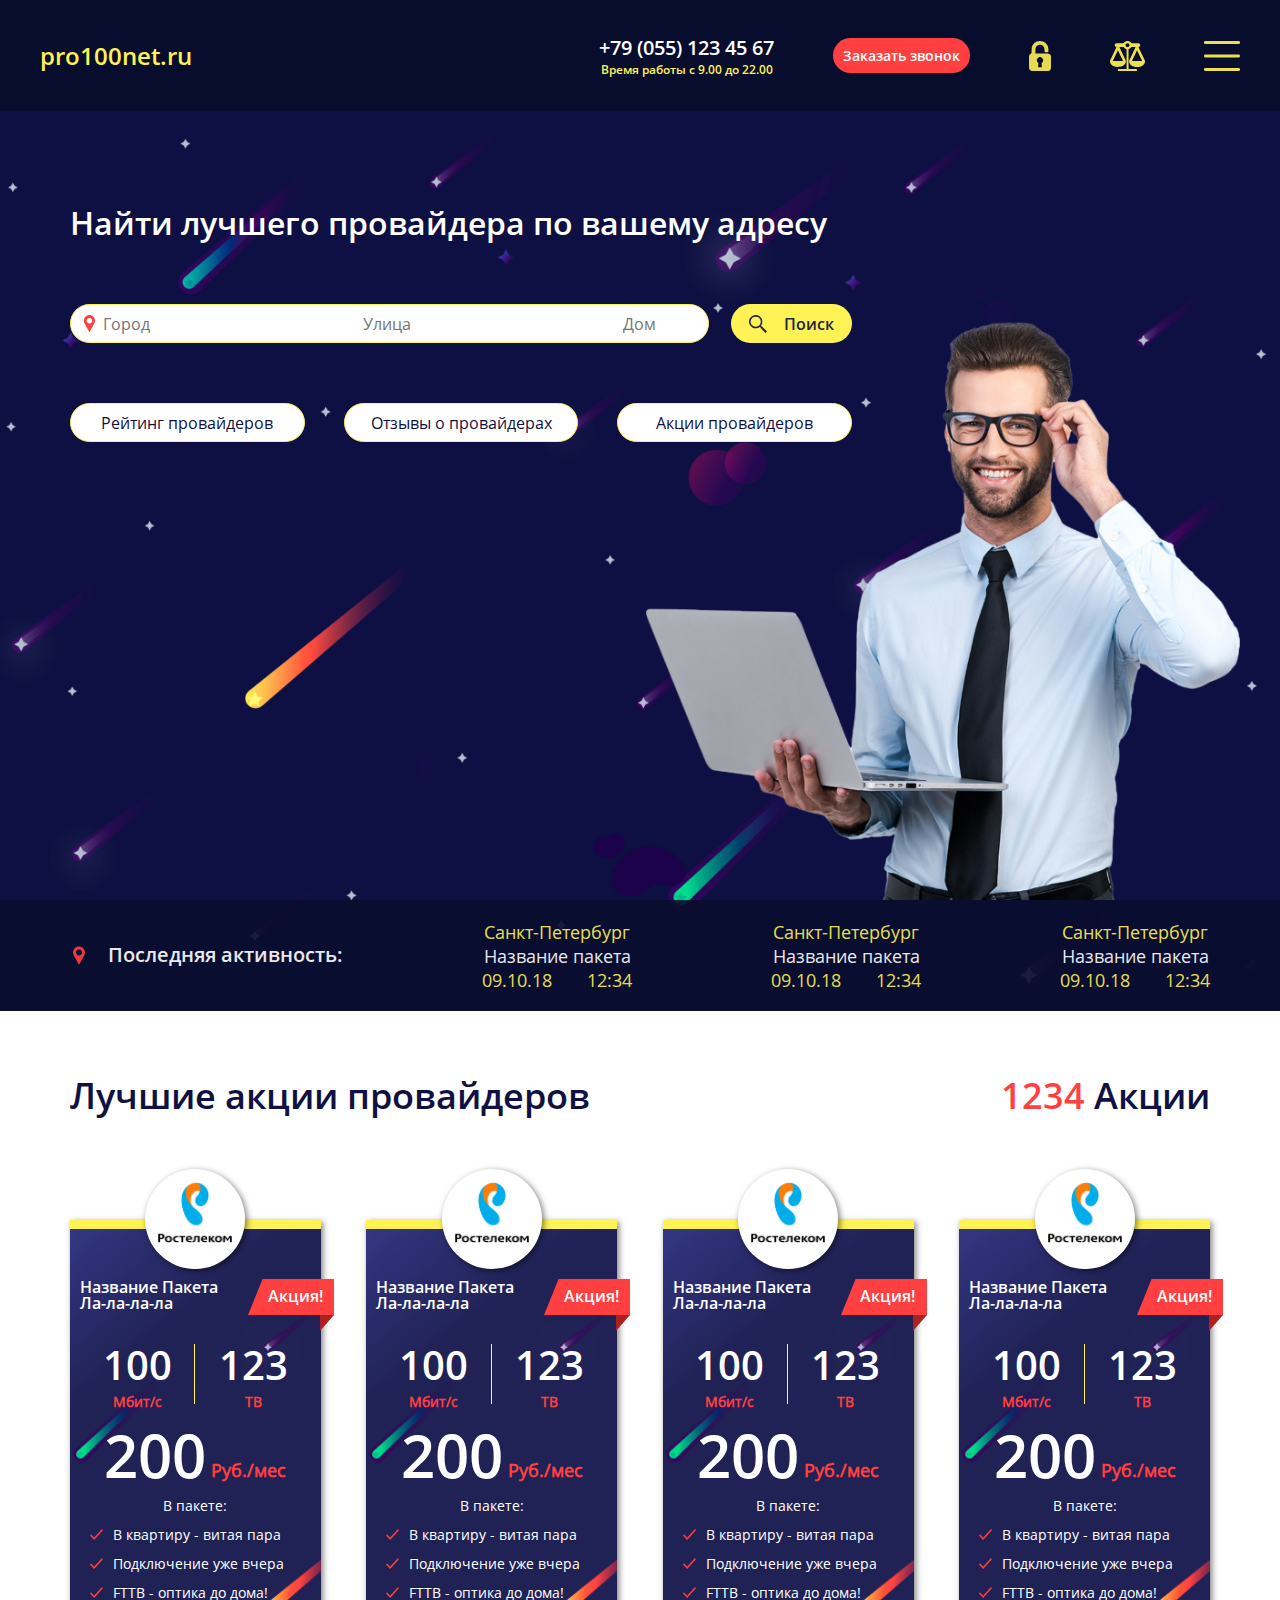
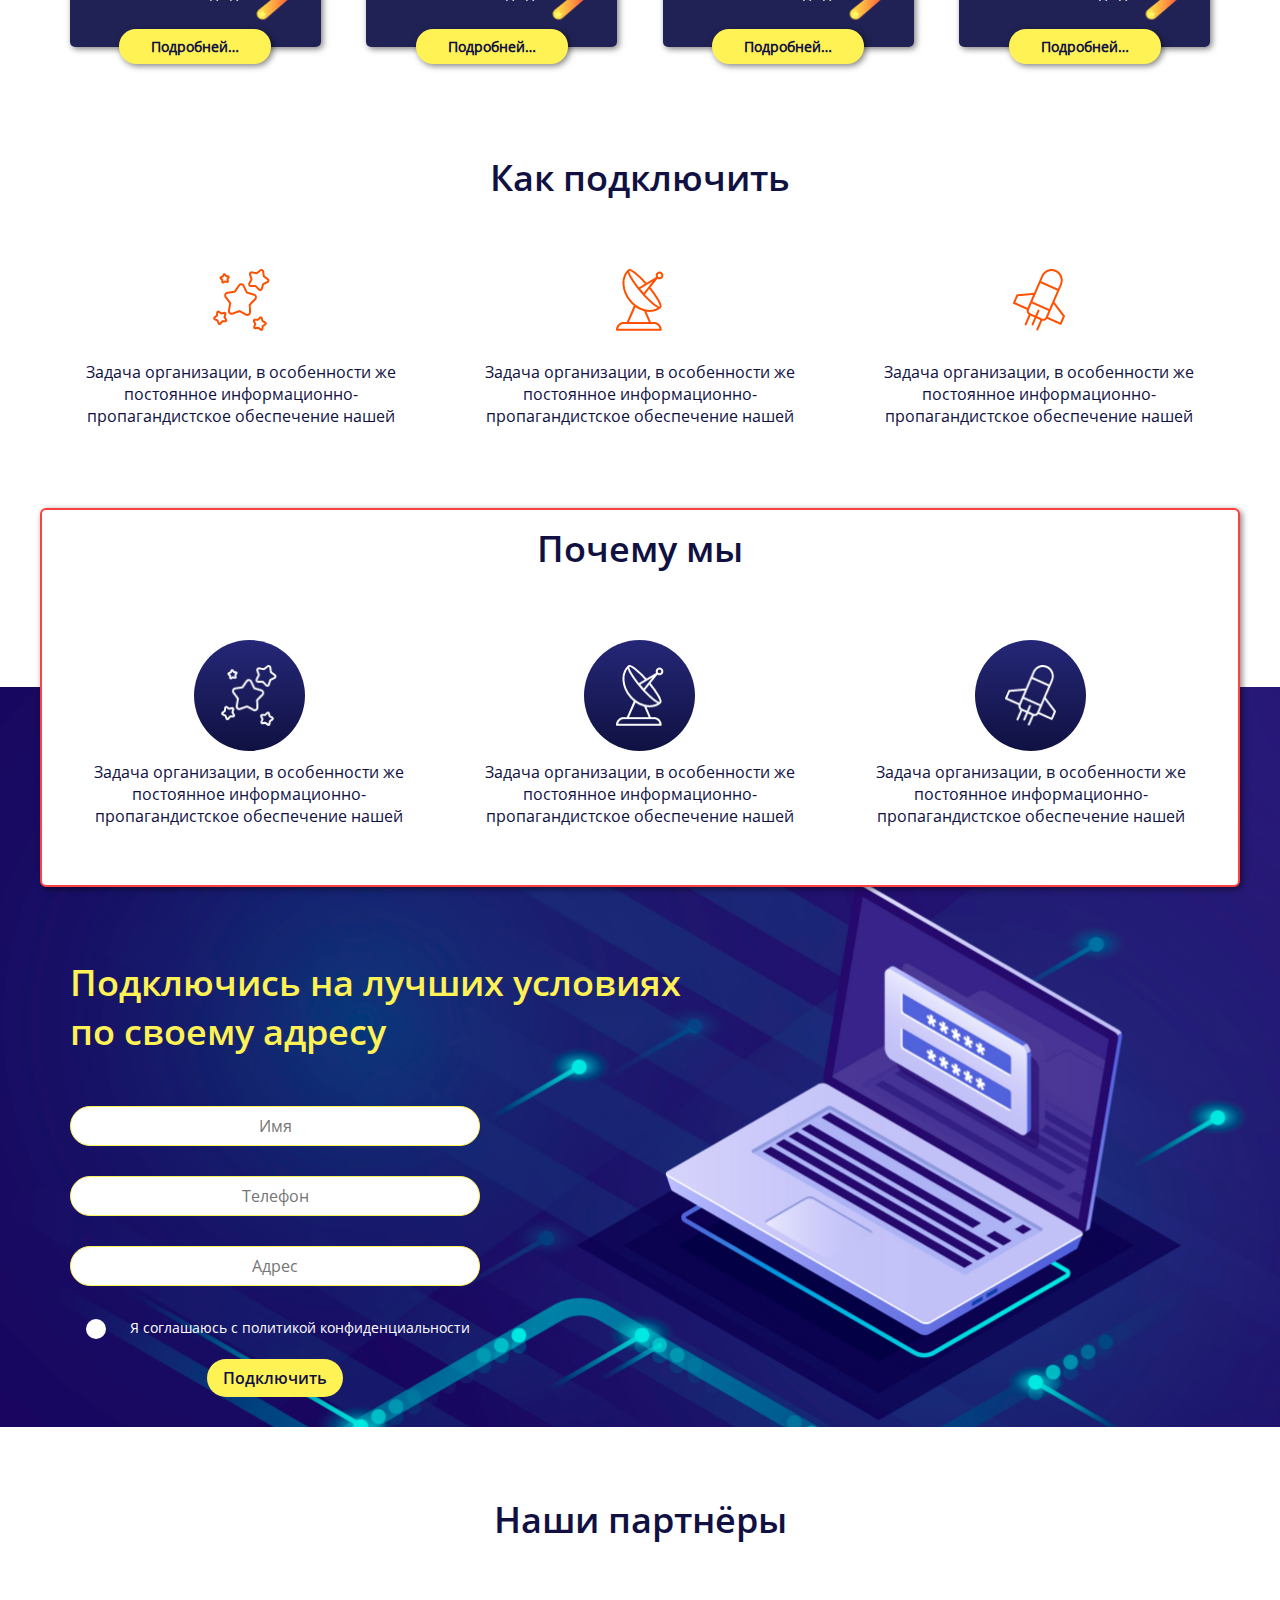
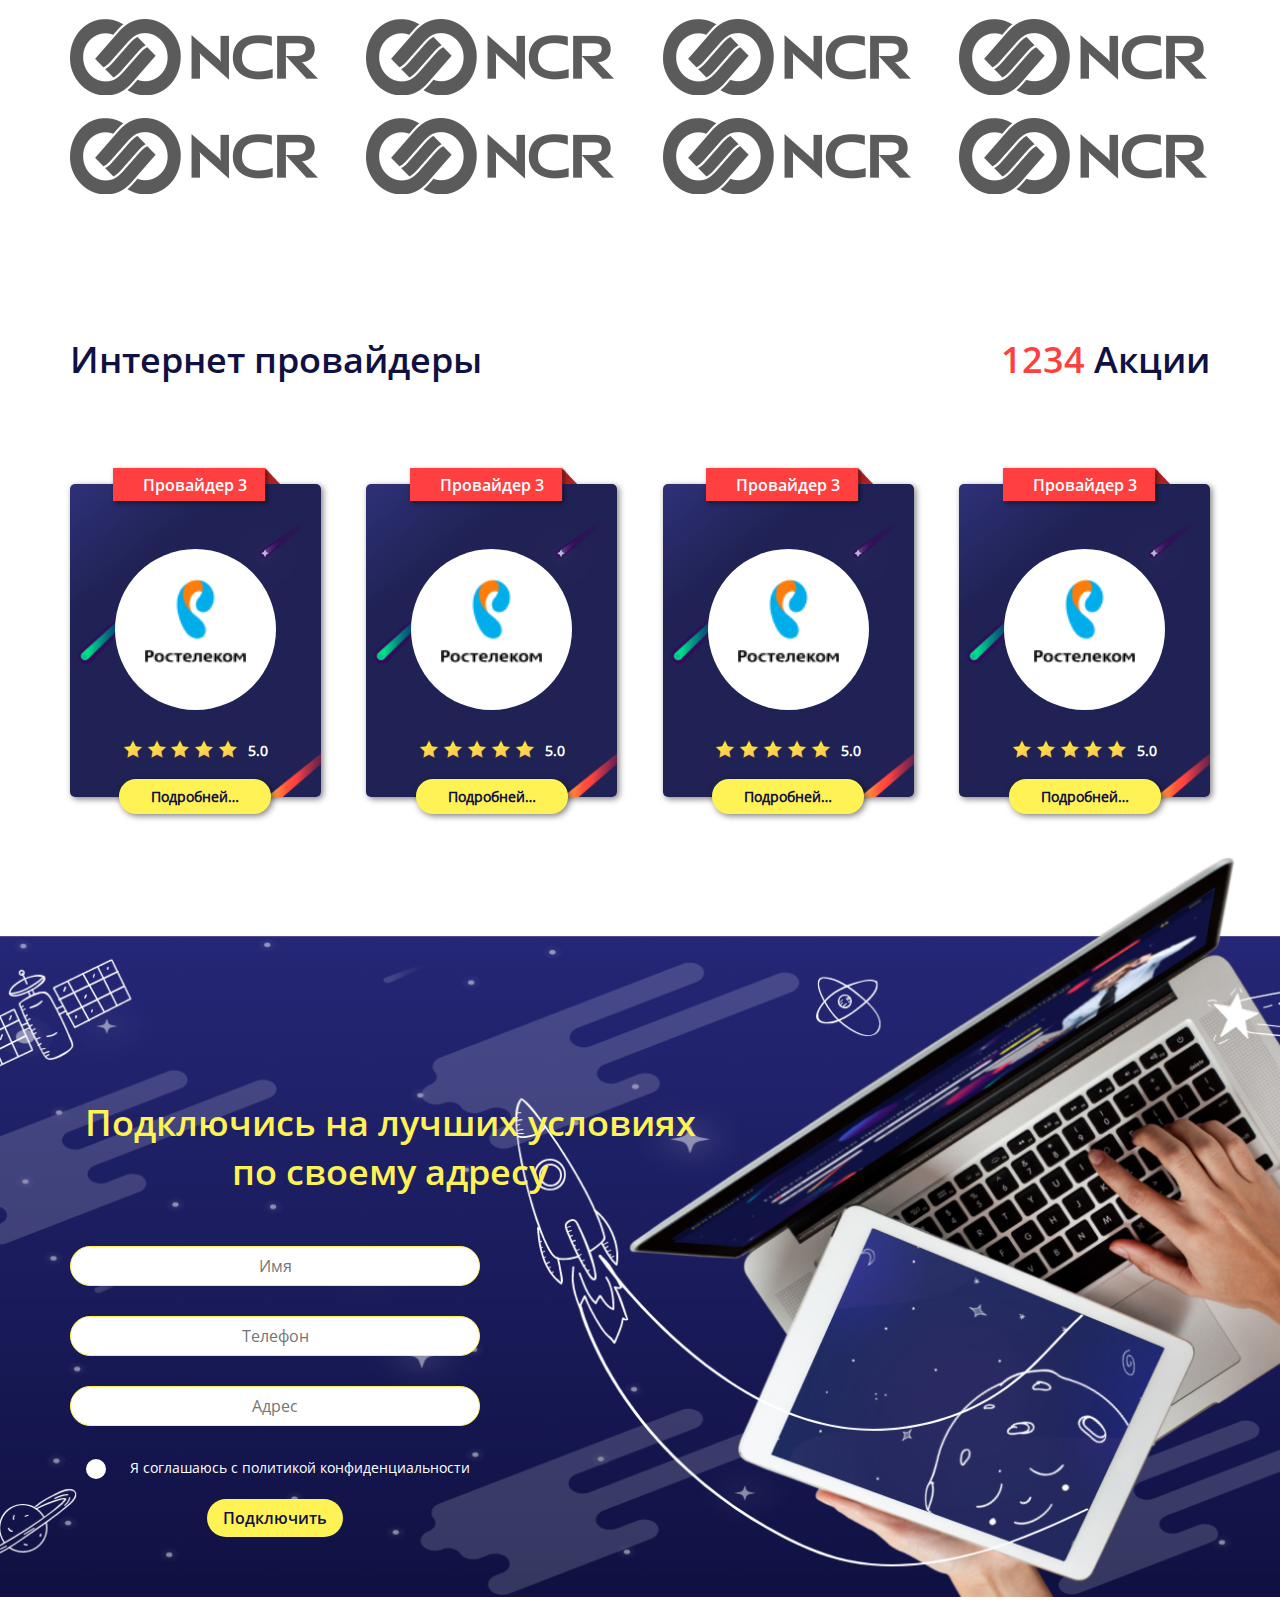
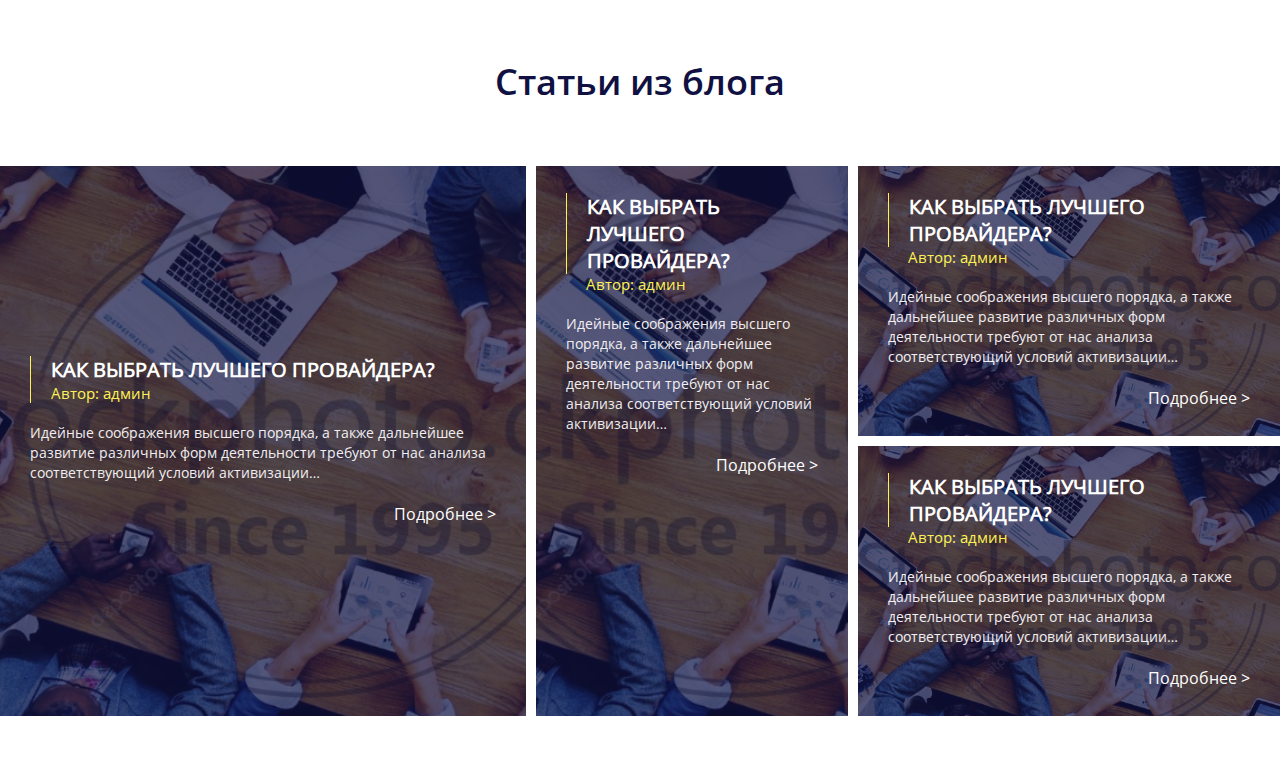
==== index.html @ 651071a8 "not_done" ====
<!DOCTYPE html>
<html lang="en">
<head>
    <meta charset="UTF-8">
    <meta name="viewport" content="width=device-width, initial-scale=1.0">
    <meta http-equiv="X-UA-Compatible" content="ie=edge">
    <title>Pro100net</title>
    <link rel="stylesheet" href="css/fonts.css">
    <link rel="stylesheet" href="css/style.css">
</head>
<body>
    
    <header class="header">
        <p class="header_logo">pro100net.ru</p>
        <div class="header_right-box">
            <div class="header_info">
                <p class="header_info_number">+79 (055) 123 45 67</p>
                <p class="header_info_schedule">Время работы с 9.00 до 22.00</p>
            </div>
            <div class="header_buttons">
                <span class="header_buttons_offer">Заказать звонок</span>
                <svg class="header_buttons_lock" xmlns="http://www.w3.org/2000/svg" xmlns:xlink="http://www.w3.org/1999/xlink" width="22" height="30" viewBox="0 0 22 30"><defs><path id="e9f6a" d="M1198.45 53.473c3.998 0 7.798-.026 11.597.022.78.01 1.623.167 2.318.492 1.043.486 1.613 1.406 1.617 2.56.012 3.787.038 7.574-.01 11.36-.021 1.741-1.372 3.05-3.166 3.064-5.18.04-10.362.037-15.542.003-1.867-.012-3.215-1.311-3.237-3.122-.045-3.708-.024-7.417-.01-11.126.006-1.32.631-2.278 1.855-2.93.326-.173.632-.664.66-1.029.113-1.515.028-3.046.178-4.556.405-4.095 4.04-7.215 8.298-7.211 4.26.004 7.861 3.12 8.296 7.22.106 1.007.111 2.024.129 3.037.011.658-.334.99-1.053.988-3.27-.01-2.798.239-2.826-2.537-.037-3.508-2.782-5.714-5.913-4.734-1.679.525-2.704 1.654-3.053 3.326a6.715 6.715 0 0 0-.132 1.278c-.017 1.242-.006 2.483-.006 3.895m4.5 13.767c2.067 0 2.067 0 1.79-1.938-.06-.425-.207-.86-.157-1.272.053-.436.171-.973.473-1.254 1.421-1.326 1.555-3.296.227-4.588a3.27 3.27 0 0 0-4.574.013c-1.32 1.3-1.18 3.257.257 4.583.285.262.435.75.473 1.148.043.454-.11.925-.177 1.388-.277 1.92-.277 1.92 1.688 1.92"/></defs><g><g opacity=".9" transform="translate(-1192 -41)"><use fill="#fff254" xlink:href="#e9f6a"/></g></g></svg>
                <svg id="SVGDoc" class="header_buttons_compare" width="35" height="30" xmlns="http://www.w3.org/2000/svg" version="1.1" xmlns:xlink="http://www.w3.org/1999/xlink" xmlns:avocode="https://avocode.com/" viewBox="0 0 35 30"><defs><path d="M1277.90283,71c0,-0.34548 -0.00439,-0.65844 0.00083,-0.9714c0.0107,-0.6312 0.34178,-0.94705 1.01714,-0.94825c2.31605,-0.0042 4.6321,-0.00168 6.94815,-0.0018h0.67262c0.01331,-0.2394 0.03184,-0.42036 0.03196,-0.60132c0.00154,-6.24446 -0.0044,-12.48891 0.01319,-18.73337c0.0013,-0.45048 -0.13626,-0.64272 -0.59232,-0.78372c-0.86888,-0.2688 -1.563,-0.80317 -2.06242,-1.52713c-0.21015,-0.30468 -0.45666,-0.41124 -0.8311,-0.40488c-1.12571,0.01932 -2.2519,0.0096 -3.37785,0.01548c-0.07116,0.00048 -0.14208,0.039 -0.28416,0.08052c0.2547,0.55128 0.49181,1.07472 0.73772,1.59445c1.74642,3.69097 3.45056,7.4003 5.2616,11.06307c0.84785,1.71468 0.36423,3.16801 -0.69531,4.53517c-1.21695,1.57057 -3.03358,2.22649 -4.98849,2.54617c-2.03272,0.3324 -4.03099,0.14256 -5.93328,-0.6294c-2.10245,-0.85309 -3.51874,-2.26837 -3.79957,-4.48454c-0.05988,-0.47196 0.00404,-1.01808 0.20492,-1.45008c1.96774,-4.23001 3.97706,-8.44287 5.97307,-12.66124c0.07936,-0.16764 0.14493,-0.34116 0.23463,-0.5538c-0.20493,-0.08172 -0.38277,-0.14448 -0.55312,-0.22212c-0.86543,-0.39396 -1.30925,-1.25256 -1.10813,-2.13469c0.20623,-0.90516 0.94502,-1.49868 1.93269,-1.50432c2.11719,-0.012 4.23461,-0.01164 6.35192,0.00108c0.38834,0.00228 0.63865,-0.09288 0.88099,-0.41064c1.85655,-2.43313 5.29023,-2.40721 7.19501,0.01536c0.15527,0.19764 0.49978,0.36828 0.75935,0.37224c2.01775,0.03036 4.03633,0.01572 6.05456,0.01728c1.31187,0.00096 2.06741,0.525 2.28849,1.58136c0.20481,0.98029 -0.32241,1.73941 -1.53247,2.20933c-0.03374,0.0132 -0.05928,0.04524 -0.13246,0.10332c0.07128,0.17064 0.14137,0.35928 0.22726,0.5412c1.94624,4.11697 3.87204,8.24247 5.8601,12.34132c0.40117,0.82704 0.42446,1.60032 0.19744,2.43253c-0.33845,1.24152 -1.07974,2.22636 -2.15948,2.9916c-3.11115,2.20501 -8.55059,2.10181 -11.57146,-0.22308c-1.24867,-0.9612 -1.90288,-2.22588 -2.01621,-3.72445c-0.02816,-0.37152 0.05809,-0.78684 0.21858,-1.12932c1.99447,-4.25929 4.01258,-8.50899 6.02345,-12.76156c0.06272,-0.13296 0.11071,-0.27216 0.16037,-0.39528c-0.0455,-0.0516 -0.06985,-0.10344 -0.0948,-0.1038c-1.26173,-0.01608 -2.52359,-0.036 -3.7852,-0.02868c-0.14268,0.00084 -0.33287,0.12696 -0.41852,0.2472c-0.58317,0.8172 -1.34168,1.42117 -2.34195,1.71901c-0.40771,0.12156 -0.33738,0.39888 -0.33738,0.66816c-0.00119,5.08885 -0.00083,10.17759 -0.00083,15.26644v4.09645c0.2307,0.01032 0.43824,0.02736 0.64566,0.0276c2.17753,0.00192 4.35495,0.00096 6.53248,0.0012c0.99254,0.00024 1.25568,0.24649 1.25639,1.17289c0.00012,0.23844 0,0.47688 0,0.74844zM1283.05787,61.10505c-1.69926,-3.59042 -3.3706,-7.12199 -5.04194,-10.65343c-0.05703,0.0042 -0.11417,0.00841 -0.17131,0.01261c-1.66778,3.52292 -3.33556,7.04584 -5.03755,10.64082zM1296.97164,50.4515c-1.67182,3.53077 -3.34352,7.06166 -5.03601,10.63599h10.24308c-1.70401,-3.59509 -3.37215,-7.11446 -5.0404,-10.63395c-0.0556,-0.0006 -0.11108,-0.00132 -0.16667,-0.00204zM1289.43663,45.11808c-0.00416,-0.98976 -0.88622,-1.8192 -1.93174,-1.8162c-1.04303,0.003 -1.92011,0.83964 -1.91737,1.82904c0.00285,1.00189 0.86186,1.80265 1.93127,1.80001c1.0675,-0.00252 1.92188,-0.81012 1.91784,-1.81285z" id="Path-0"/></defs><desc>Generated with Avocode.</desc><g transform="matrix(1,0,0,1,-1270,-41)"><g opacity="0.92"><title>Fill 1</title><use xlink:href="#Path-0" fill="#fff254" fill-opacity="1"/></g></g></svg>
                <svg class="header_buttons_menu" xmlns="http://www.w3.org/2000/svg" xmlns:xlink="http://www.w3.org/1999/xlink" width="36" height="30" viewBox="0 0 36 30"><defs><path id="fp10a" d="M1399.568 68.325c.144.142.252.309.324.499.072.19.108.392.108.606 0 .238-.036.446-.108.625-.072.178-.18.35-.324.517-.145.143-.313.25-.505.321a1.746 1.746 0 0 1-.613.107h-32.9c-.217 0-.42-.036-.613-.107a1.402 1.402 0 0 1-.505-.321 1.854 1.854 0 0 1-.324-.517 1.659 1.659 0 0 1-.108-.625c0-.214.036-.416.108-.606a1.402 1.402 0 0 1 .829-.82c.192-.072.396-.107.613-.107h32.9c.217 0 .42.035.613.107.192.07.36.178.505.32zm0-13.444c.144.145.252.313.324.506.072.192.108.396.108.613 0 .217-.036.421-.108.613a1.403 1.403 0 0 1-.829.83 1.728 1.728 0 0 1-.613.109h-32.9c-.217 0-.42-.036-.613-.109a1.4 1.4 0 0 1-.829-.83A1.735 1.735 0 0 1 1364 56c0-.217.036-.421.108-.613a1.403 1.403 0 0 1 .829-.83c.192-.073.396-.109.613-.109h32.9c.217 0 .42.036.613.109.192.072.36.18.505.324zm-35.136-11.206a1.854 1.854 0 0 1-.324-.517 1.659 1.659 0 0 1-.108-.624c0-.214.036-.416.108-.607a1.402 1.402 0 0 1 .829-.82c.192-.071.396-.107.613-.107h32.9c.217 0 .42.036.613.107a1.402 1.402 0 0 1 .829.82c.072.19.108.393.108.607 0 .238-.036.446-.108.624-.072.179-.18.35-.324.517-.145.143-.313.25-.505.321a1.746 1.746 0 0 1-.613.107h-32.9c-.217 0-.42-.035-.613-.107a1.402 1.402 0 0 1-.505-.32z"/></defs><g><g opacity=".92" transform="translate(-1364 -41)"><use fill="#fff254" xlink:href="#fp10a"/></g></g></svg>
            </div>
        </div>
    </header>
    <section class="first">
        <img src="img/man.png" alt="" class="content_image">
        <div class="wrapper">
            <div class="content">
                <p class="content_title">Найти лучшего провайдера по вашему адресу</p>
                <div class="content_search">
                    <div class="content_search_box">
                        <svg xmlns="http://www.w3.org/2000/svg" xmlns:xlink="http://www.w3.org/1999/xlink" width="18" height="29" version="1.1" id="Layer_1" x="0px" y="0px" viewBox="0 0 512 512" style="enable-background:new 0 0 512 512;" xml:space="preserve" width="512px" height="512px">
                            <g>
                                <g>
                                    <path d="M256,0C161.896,0,85.333,76.563,85.333,170.667c0,28.25,7.063,56.26,20.49,81.104L246.667,506.5    c1.875,3.396,5.448,5.5,9.333,5.5s7.458-2.104,9.333-5.5l140.896-254.813c13.375-24.76,20.438-52.771,20.438-81.021    C426.667,76.563,350.104,0,256,0z M256,256c-47.052,0-85.333-38.281-85.333-85.333c0-47.052,38.281-85.333,85.333-85.333    s85.333,38.281,85.333,85.333C341.333,217.719,303.052,256,256,256z" fill="#ff3f40"/>
                                </g>
                            </g>
                            <g>
                            </g>
                            <g>
                            </g>
                            <g>
                            </g>
                            <g>
                            </g>
                            <g>
                            </g>
                            <g>
                            </g>
                            <g>
                            </g>
                            <g>
                            </g>
                            <g>
                            </g>
                            <g>
                            </g>
                            <g>
                            </g>
                            <g>
                            </g>
                            <g>
                            </g>
                            <g>
                            </g>
                            <g>
                            </g>
                            </svg>
                        <input type="text" class="content_search_box_input" placeholder="Город">
                        <input type="text" class="content_search_box_input" placeholder="Улица">
                        <input type="text" class="content_search_box_input house" placeholder="Дом">
                    </div>
                    <div class="content_search_btn">
                        <svg xmlns="http://www.w3.org/2000/svg" xmlns:xlink="http://www.w3.org/1999/xlink" width="18" height="18" viewBox="0 0 18 18"><defs><path id="u5yza" d="M829.889 444.333l5.111 5.111-1.556 1.556-5.11-5.136v-.815l-.297-.271a6.106 6.106 0 0 1-1.988 1.173 6.792 6.792 0 0 1-2.333.407 6.635 6.635 0 0 1-3.37-.889 6.593 6.593 0 0 1-2.432-2.395 6.562 6.562 0 0 1-.914-3.383c0-1.218.3-2.341.901-3.37a6.6 6.6 0 0 1 2.445-2.432 6.635 6.635 0 0 1 3.37-.889c1.218 0 2.346.305 3.383.914a6.526 6.526 0 0 1 2.382 2.42 6.64 6.64 0 0 1 .877 3.357c0 .823-.136 1.61-.407 2.358a6.106 6.106 0 0 1-1.173 1.988l.271.296zm-6.177.439c.92 0 1.768-.23 2.544-.69a5.106 5.106 0 0 0 1.84-1.853 4.97 4.97 0 0 0 .676-2.544 4.97 4.97 0 0 0-.677-2.543 5.001 5.001 0 0 0-1.84-1.84 4.97 4.97 0 0 0-2.543-.676 4.97 4.97 0 0 0-2.543.676 5.105 5.105 0 0 0-1.854 1.84 4.896 4.896 0 0 0-.69 2.543c0 .92.23 1.768.69 2.544a5.213 5.213 0 0 0 1.854 1.853c.776.46 1.623.69 2.543.69z"/></defs><g><g opacity=".9" transform="translate(-817 -433)"><use fill="#101142" xlink:href="#u5yza"/></g></g></svg>
                        <p class="content_search_btn_text">Поиск</p>
                    </div>
                </div>
                <div class="content_search">
                    <div class="content_search_box small">
                        <p class="content_search_box_text">Рейтинг провайдеров</p>
                    </div>
                    <div class="content_search_box small">
                        <p class="content_search_box_text">Отзывы о провайдерах</p>
                    </div>
                    <div class="content_search_box small">
                        <p class="content_search_box_text">Акции провайдеров</p>
                    </div>
                </div>
            </div>
        </div>
        <div class="activity">
            <div class="wrapper">
                <div class="activity_container">
                    <div class="activity_container_box row">
                            <svg xmlns="http://www.w3.org/2000/svg" xmlns:xlink="http://www.w3.org/1999/xlink" width="18" height="29" version="1.1" id="Layer_1" x="0px" y="0px" viewBox="0 0 512 512" style="enable-background:new 0 0 512 512;" xml:space="preserve" width="512px" height="512px">
                                <g>
                                    <g>
                                        <path d="M256,0C161.896,0,85.333,76.563,85.333,170.667c0,28.25,7.063,56.26,20.49,81.104L246.667,506.5    c1.875,3.396,5.448,5.5,9.333,5.5s7.458-2.104,9.333-5.5l140.896-254.813c13.375-24.76,20.438-52.771,20.438-81.021    C426.667,76.563,350.104,0,256,0z M256,256c-47.052,0-85.333-38.281-85.333-85.333c0-47.052,38.281-85.333,85.333-85.333    s85.333,38.281,85.333,85.333C341.333,217.719,303.052,256,256,256z" fill="#ff3f40"/>
                                    </g>
                                </g>
                                <g>
                                </g>
                                <g>
                                </g>
                                <g>
                                </g>
                                <g>
                                </g>
                                <g>
                                </g>
                                <g>
                                </g>
                                <g>
                                </g>
                                <g>
                                </g>
                                <g>
                                </g>
                                <g>
                                </g>
                                <g>
                                </g>
                                <g>
                                </g>
                                <g>
                                </g>
                                <g>
                                </g>
                                <g>
                                </g>
                                </svg>
                            <p class="activity_container_box_title">Последняя активность:</p>
                    </div>
                    <div class="activity_container_box">
                        <p class="activity_container_box_text yellow">Санкт-Петербург</p>
                        <p class="activity_container_box_text">Название пакета</p>
                        <p class="activity_container_box_text yellow date">09.10.18</p>
                        <p class="activity_container_box_text yellow time">12:34</p>
                    </div>
                    <div class="activity_container_box">
                        <p class="activity_container_box_text yellow">Санкт-Петербург</p>
                        <p class="activity_container_box_text">Название пакета</p>
                        <p class="activity_container_box_text yellow date">09.10.18</p>
                        <p class="activity_container_box_text yellow time">12:34</p>
                    </div>
                    <div class="activity_container_box">
                        <p class="activity_container_box_text yellow">Санкт-Петербург</p>
                        <p class="activity_container_box_text">Название пакета</p>
                        <p class="activity_container_box_text yellow date">09.10.18</p>
                        <p class="activity_container_box_text yellow time">12:34</p>
                    </div>
                </div>
            </div>
        </div>
    </section>
    <section class="sales">
        <div class="wrapper">
            <div class="sales_container">
                <p class="sales_container_title">Лучшие акции провайдеров</p>
                <p class="sales_container_count"> Акции</p>
            </div>
            <div class="sales_container">
                <div class="sales_container_card">
                    <div class="sales_container_card_circle">
                        <img src="img/rostele.png" alt="">
                    </div>
                    <div class="card_title">
                        <p class="card_title_name">Название Пакета Ла-ла-ла-ла</p>
                        <div class="card_title_sale">
                            <img src="img/sale.png" alt="" class="card_title_sale_image">
                            <p class="card_title_sale_text">Акция!</p>
                        </div>
                    </div>
                    <div class="card_condition">
                        <div class="card_condition_box">
                            <p class="card_condition_box_num">100</p>
                            <p class="card_condition_box_text">Мбит/с</p>
                        </div>
                        <div class="card_condition_box">
                            <p class="card_condition_box_num">123</p>
                            <p class="card_condition_box_text">ТВ</p>
                        </div>
                    </div>
                    <div class="card_cost">
                        <p class="card_cost_num">200</p>
                        <p class="card_cost_text">Руб./мес</p>
                    </div>
                    <div class="card_includes">
                        <p class="card_includes_title">В пакете:</p>
                        <div class="card_includes_box">
                            <img src="img/check.png" alt="" class="card_includes_box_icon">
                            <p class="card_includes_box_text">В квартиру - витая пара</p>
                        </div>
                        <div class="card_includes_box">
                            <img src="img/check.png" alt="" class="card_includes_box_icon">
                            <p class="card_includes_box_text">Подключение уже вчера</p>
                        </div>
                        <div class="card_includes_box">
                            <img src="img/check.png" alt="" class="card_includes_box_icon">
                            <p class="card_includes_box_text">FTTB - оптика до дома!</p>
                        </div>
                    </div>
                    <a href="#" class="sales_container_card_btn">Подробней…</a>
                </div>
                <div class="sales_container_card">
                    <div class="sales_container_card_circle">
                        <img src="img/rostele.png" alt="">
                    </div>
                    <div class="card_title">
                        <p class="card_title_name">Название Пакета Ла-ла-ла-ла</p>
                        <div class="card_title_sale">
                            <img src="img/sale.png" alt="" class="card_title_sale_image">
                            <p class="card_title_sale_text">Акция!</p>
                        </div>
                    </div>
                    <div class="card_condition">
                        <div class="card_condition_box">
                            <p class="card_condition_box_num">100</p>
                            <p class="card_condition_box_text">Мбит/с</p>
                        </div>
                        <div class="card_condition_box">
                            <p class="card_condition_box_num">123</p>
                            <p class="card_condition_box_text">ТВ</p>
                        </div>
                    </div>
                    <div class="card_cost">
                        <p class="card_cost_num">200</p>
                        <p class="card_cost_text">Руб./мес</p>
                    </div>
                    <div class="card_includes">
                        <p class="card_includes_title">В пакете:</p>
                        <div class="card_includes_box">
                            <img src="img/check.png" alt="" class="card_includes_box_icon">
                            <p class="card_includes_box_text">В квартиру - витая пара</p>
                        </div>
                        <div class="card_includes_box">
                            <img src="img/check.png" alt="" class="card_includes_box_icon">
                            <p class="card_includes_box_text">Подключение уже вчера</p>
                        </div>
                        <div class="card_includes_box">
                            <img src="img/check.png" alt="" class="card_includes_box_icon">
                            <p class="card_includes_box_text">FTTB - оптика до дома!</p>
                        </div>
                    </div>
                    <a href="#" class="sales_container_card_btn">Подробней…</a>
                </div>
                <div class="sales_container_card">
                    <div class="sales_container_card_circle">
                        <img src="img/rostele.png" alt="">
                    </div>
                    <div class="card_title">
                        <p class="card_title_name">Название Пакета Ла-ла-ла-ла</p>
                        <div class="card_title_sale">
                            <img src="img/sale.png" alt="" class="card_title_sale_image">
                            <p class="card_title_sale_text">Акция!</p>
                        </div>
                    </div>
                    <div class="card_condition">
                        <div class="card_condition_box">
                            <p class="card_condition_box_num">100</p>
                            <p class="card_condition_box_text">Мбит/с</p>
                        </div>
                        <div class="card_condition_box">
                            <p class="card_condition_box_num">123</p>
                            <p class="card_condition_box_text">ТВ</p>
                        </div>
                    </div>
                    <div class="card_cost">
                        <p class="card_cost_num">200</p>
                        <p class="card_cost_text">Руб./мес</p>
                    </div>
                    <div class="card_includes">
                        <p class="card_includes_title">В пакете:</p>
                        <div class="card_includes_box">
                            <img src="img/check.png" alt="" class="card_includes_box_icon">
                            <p class="card_includes_box_text">В квартиру - витая пара</p>
                        </div>
                        <div class="card_includes_box">
                            <img src="img/check.png" alt="" class="card_includes_box_icon">
                            <p class="card_includes_box_text">Подключение уже вчера</p>
                        </div>
                        <div class="card_includes_box">
                            <img src="img/check.png" alt="" class="card_includes_box_icon">
                            <p class="card_includes_box_text">FTTB - оптика до дома!</p>
                        </div>
                    </div>
                    <a href="#" class="sales_container_card_btn">Подробней…</a>
                </div>
                <div class="sales_container_card">
                    <div class="sales_container_card_circle">
                        <img src="img/rostele.png" alt="">
                    </div>
                    <div class="card_title">
                        <p class="card_title_name">Название Пакета Ла-ла-ла-ла</p>
                        <div class="card_title_sale">
                            <img src="img/sale.png" alt="" class="card_title_sale_image">
                            <p class="card_title_sale_text">Акция!</p>
                        </div>
                    </div>
                    <div class="card_condition">
                        <div class="card_condition_box">
                            <p class="card_condition_box_num">100</p>
                            <p class="card_condition_box_text">Мбит/с</p>
                        </div>
                        <div class="card_condition_box">
                            <p class="card_condition_box_num">123</p>
                            <p class="card_condition_box_text">ТВ</p>
                        </div>
                    </div>
                    <div class="card_cost">
                        <p class="card_cost_num">200</p>
                        <p class="card_cost_text">Руб./мес</p>
                    </div>
                    <div class="card_includes">
                        <p class="card_includes_title">В пакете:</p>
                        <div class="card_includes_box">
                            <img src="img/check.png" alt="" class="card_includes_box_icon">
                            <p class="card_includes_box_text">В квартиру - витая пара</p>
                        </div>
                        <div class="card_includes_box">
                            <img src="img/check.png" alt="" class="card_includes_box_icon">
                            <p class="card_includes_box_text">Подключение уже вчера</p>
                        </div>
                        <div class="card_includes_box">
                            <img src="img/check.png" alt="" class="card_includes_box_icon">
                            <p class="card_includes_box_text">FTTB - оптика до дома!</p>
                        </div>
                    </div>
                    <a href="#" class="sales_container_card_btn">Подробней…</a>
                </div>
            </div>
        </div>
    </section>
    <section class="connect">
        <div class="wrapper">
            <p class="connect_title">Как подключить</p>
            <div class="connect_container">
                <div class="connect_container_box">
                    <img src="img/stars.png" alt="" class="connect_container_box_img">
                    <p class="connect_container_box_text">Задача организации, в особенности же постоянное информационно-пропагандистское обеспечение нашей</p>
                </div>
                <div class="connect_container_box">
                    <img src="img/satelite.png" alt="" class="connect_container_box_img">
                    <p class="connect_container_box_text">Задача организации, в особенности же постоянное информационно-пропагандистское обеспечение нашей</p>
                </div>
                <div class="connect_container_box">
                    <img src="img/rocket.png" alt="" class="connect_container_box_img">
                    <p class="connect_container_box_text">Задача организации, в особенности же постоянное информационно-пропагандистское обеспечение нашей</p>
                </div>
            </div>
        </div>
        <div class="advantages">
            <div class="wrapper">
                <p class="connect_title">Почему мы</p>
                <div class="connect_container">
                    <div class="connect_container_box">
                        <div class="advantages_circle">
                            <img src="img/stars_wh.png" alt="" class="connect_container_box_img">
                        </div>
                        <p class="connect_container_box_text">Задача организации, в особенности же постоянное информационно-пропагандистское обеспечение нашей</p>
                    </div>
                    <div class="connect_container_box">
                            <div class="advantages_circle">
                                <img src="img/satelite_wh.png" alt="" class="connect_container_box_img">
                            </div>
                        <p class="connect_container_box_text">Задача организации, в особенности же постоянное информационно-пропагандистское обеспечение нашей</p>
                    </div>
                    <div class="connect_container_box">
                            <div class="advantages_circle">
                                <img src="img/rocket_wh.png" alt="" class="connect_container_box_img">
                            </div>
                        <p class="connect_container_box_text">Задача организации, в особенности же постоянное информационно-пропагандистское обеспечение нашей</p>
                    </div>
                </div>
            </div>
        </div>
    </section>
    <section class="form" id="form_1">
        <div class="wrapper">
            <p class="form_title">Подключись на лучших условиях по своему адресу</p>
            <div class="form_container">
                <input type="text" class="form_container_input" placeholder="Имя">
                <input type="text" class="form_container_input" placeholder="Телефон">
                <input type="text" class="form_container_input" placeholder="Адрес">
                <div class="form_container_box">
                    <input type="radio" name="" id="radio1" class="form_container_box_check">
                    <!-- <label class="form_container_box_label" for="radio1"></label> -->
                    <p class="form_container_box_text">Я соглашаюсь с политикой конфиденциальности</p>
                </div>
                <a href="#" class="form_container_btn">Подключить</a>
            </div>
        </div>
    </section>
    <section class="parthners">
        <div class="wrapper">
            <p class="parthners_title">Наши партнёры</p>
            <div class="parthners_grid">
                <div class="parthners_grid_item">
                    <img src="img/parthner.png" alt="" class="parthners_grid_item_image">
                </div>
                <div class="parthners_grid_item">
                    <img src="img/parthner.png" alt="" class="parthners_grid_item_image">
                </div>
                <div class="parthners_grid_item">
                    <img src="img/parthner.png" alt="" class="parthners_grid_item_image">
                </div>
                <div class="parthners_grid_item">
                    <img src="img/parthner.png" alt="" class="parthners_grid_item_image">
                </div>
                <div class="parthners_grid_item">
                    <img src="img/parthner.png" alt="" class="parthners_grid_item_image">
                </div>
                <div class="parthners_grid_item">
                    <img src="img/parthner.png" alt="" class="parthners_grid_item_image">
                </div>
                <div class="parthners_grid_item">
                    <img src="img/parthner.png" alt="" class="parthners_grid_item_image">
                </div>
                <div class="parthners_grid_item">
                    <img src="img/parthner.png" alt="" class="parthners_grid_item_image">
                </div>
            </div>
        </div>
    </section>
    <section class="sales">
        <div class="wrapper">
            <div class="sales_container">
                <p class="sales_container_title">Интернет провайдеры</p>
                <p class="sales_container_count"> Акции</p>
            </div>
            <div class="sales_container">
                <div class="sales_container_card provider">
                    <div class="provider_table">
                        <img src="img/provider.png" alt="" class="provider_table_img">
                        <p class="provider_table_text">Провайдер 3</p>
                    </div>
                    <div class="provider_circle">
                        <img src="img/rostele.png" alt="" class="provider_circle_img">
                    </div>
                    <div class="provider_box">
                        <div class="provider_box_stars">
                            <svg xmlns="http://www.w3.org/2000/svg" xmlns:xlink="http://www.w3.org/1999/xlink" width="20" height="19" viewBox="0 0 20 19"><defs><path id="f6kda" d="M221 3909l-5.878 3.09 1.123-6.545-4.756-4.635 6.572-.955L221 3894l2.939 5.955 6.572.955-4.756 4.635 1.123 6.545z"/><linearGradient id="f6kdb" x1="214.79" x2="228.28" y1="3894" y2="3914" gradientUnits="userSpaceOnUse"><stop offset="0" stop-color="#fcf53c"/><stop offset="1" stop-color="#ffb560"/></linearGradient></defs><g><g transform="translate(-211 -3894)"><use fill="url(#f6kdb)" xlink:href="#f6kda"/><use fill="#fff" fill-opacity="0" stroke="#242433" stroke-miterlimit="50" stroke-width=".5" xlink:href="#f6kda"/></g></g></svg>

                            <svg xmlns="http://www.w3.org/2000/svg" xmlns:xlink="http://www.w3.org/1999/xlink" width="20" height="19" viewBox="0 0 20 19"><defs><path id="f6kda" d="M221 3909l-5.878 3.09 1.123-6.545-4.756-4.635 6.572-.955L221 3894l2.939 5.955 6.572.955-4.756 4.635 1.123 6.545z"/><linearGradient id="f6kdb" x1="214.79" x2="228.28" y1="3894" y2="3914" gradientUnits="userSpaceOnUse"><stop offset="0" stop-color="#fcf53c"/><stop offset="1" stop-color="#ffb560"/></linearGradient></defs><g><g transform="translate(-211 -3894)"><use fill="url(#f6kdb)" xlink:href="#f6kda"/><use fill="#fff" fill-opacity="0" stroke="#242433" stroke-miterlimit="50" stroke-width=".5" xlink:href="#f6kda"/></g></g></svg>

                            <svg xmlns="http://www.w3.org/2000/svg" xmlns:xlink="http://www.w3.org/1999/xlink" width="20" height="19" viewBox="0 0 20 19"><defs><path id="f6kda" d="M221 3909l-5.878 3.09 1.123-6.545-4.756-4.635 6.572-.955L221 3894l2.939 5.955 6.572.955-4.756 4.635 1.123 6.545z"/><linearGradient id="f6kdb" x1="214.79" x2="228.28" y1="3894" y2="3914" gradientUnits="userSpaceOnUse"><stop offset="0" stop-color="#fcf53c"/><stop offset="1" stop-color="#ffb560"/></linearGradient></defs><g><g transform="translate(-211 -3894)"><use fill="url(#f6kdb)" xlink:href="#f6kda"/><use fill="#fff" fill-opacity="0" stroke="#242433" stroke-miterlimit="50" stroke-width=".5" xlink:href="#f6kda"/></g></g></svg>

                            <svg xmlns="http://www.w3.org/2000/svg" xmlns:xlink="http://www.w3.org/1999/xlink" width="20" height="19" viewBox="0 0 20 19"><defs><path id="f6kda" d="M221 3909l-5.878 3.09 1.123-6.545-4.756-4.635 6.572-.955L221 3894l2.939 5.955 6.572.955-4.756 4.635 1.123 6.545z"/><linearGradient id="f6kdb" x1="214.79" x2="228.28" y1="3894" y2="3914" gradientUnits="userSpaceOnUse"><stop offset="0" stop-color="#fcf53c"/><stop offset="1" stop-color="#ffb560"/></linearGradient></defs><g><g transform="translate(-211 -3894)"><use fill="url(#f6kdb)" xlink:href="#f6kda"/><use fill="#fff" fill-opacity="0" stroke="#242433" stroke-miterlimit="50" stroke-width=".5" xlink:href="#f6kda"/></g></g></svg>

                            <svg xmlns="http://www.w3.org/2000/svg" xmlns:xlink="http://www.w3.org/1999/xlink" width="20" height="19" viewBox="0 0 20 19"><defs><path id="f6kda" d="M221 3909l-5.878 3.09 1.123-6.545-4.756-4.635 6.572-.955L221 3894l2.939 5.955 6.572.955-4.756 4.635 1.123 6.545z"/><linearGradient id="f6kdb" x1="214.79" x2="228.28" y1="3894" y2="3914" gradientUnits="userSpaceOnUse"><stop offset="0" stop-color="#fcf53c"/><stop offset="1" stop-color="#ffb560"/></linearGradient></defs><g><g transform="translate(-211 -3894)"><use fill="url(#f6kdb)" xlink:href="#f6kda"/><use fill="#fff" fill-opacity="0" stroke="#242433" stroke-miterlimit="50" stroke-width=".5" xlink:href="#f6kda"/></g></g></svg>
                        </div>
                        <p class="provider_box_count">5.0</p>
                    </div>
                    <a href="#" class="sales_container_card_btn">Подробней…</a>
                </div> 
                <div class="sales_container_card provider">
                    <div class="provider_table">
                        <img src="img/provider.png" alt="" class="provider_table_img">
                        <p class="provider_table_text">Провайдер 3</p>
                    </div>
                    <div class="provider_circle">
                        <img src="img/rostele.png" alt="" class="provider_circle_img">
                    </div>
                    <div class="provider_box">
                        <div class="provider_box_stars">
                            <svg xmlns="http://www.w3.org/2000/svg" xmlns:xlink="http://www.w3.org/1999/xlink" width="20" height="19" viewBox="0 0 20 19"><defs><path id="f6kda" d="M221 3909l-5.878 3.09 1.123-6.545-4.756-4.635 6.572-.955L221 3894l2.939 5.955 6.572.955-4.756 4.635 1.123 6.545z"/><linearGradient id="f6kdb" x1="214.79" x2="228.28" y1="3894" y2="3914" gradientUnits="userSpaceOnUse"><stop offset="0" stop-color="#fcf53c"/><stop offset="1" stop-color="#ffb560"/></linearGradient></defs><g><g transform="translate(-211 -3894)"><use fill="url(#f6kdb)" xlink:href="#f6kda"/><use fill="#fff" fill-opacity="0" stroke="#242433" stroke-miterlimit="50" stroke-width=".5" xlink:href="#f6kda"/></g></g></svg>

                            <svg xmlns="http://www.w3.org/2000/svg" xmlns:xlink="http://www.w3.org/1999/xlink" width="20" height="19" viewBox="0 0 20 19"><defs><path id="f6kda" d="M221 3909l-5.878 3.09 1.123-6.545-4.756-4.635 6.572-.955L221 3894l2.939 5.955 6.572.955-4.756 4.635 1.123 6.545z"/><linearGradient id="f6kdb" x1="214.79" x2="228.28" y1="3894" y2="3914" gradientUnits="userSpaceOnUse"><stop offset="0" stop-color="#fcf53c"/><stop offset="1" stop-color="#ffb560"/></linearGradient></defs><g><g transform="translate(-211 -3894)"><use fill="url(#f6kdb)" xlink:href="#f6kda"/><use fill="#fff" fill-opacity="0" stroke="#242433" stroke-miterlimit="50" stroke-width=".5" xlink:href="#f6kda"/></g></g></svg>

                            <svg xmlns="http://www.w3.org/2000/svg" xmlns:xlink="http://www.w3.org/1999/xlink" width="20" height="19" viewBox="0 0 20 19"><defs><path id="f6kda" d="M221 3909l-5.878 3.09 1.123-6.545-4.756-4.635 6.572-.955L221 3894l2.939 5.955 6.572.955-4.756 4.635 1.123 6.545z"/><linearGradient id="f6kdb" x1="214.79" x2="228.28" y1="3894" y2="3914" gradientUnits="userSpaceOnUse"><stop offset="0" stop-color="#fcf53c"/><stop offset="1" stop-color="#ffb560"/></linearGradient></defs><g><g transform="translate(-211 -3894)"><use fill="url(#f6kdb)" xlink:href="#f6kda"/><use fill="#fff" fill-opacity="0" stroke="#242433" stroke-miterlimit="50" stroke-width=".5" xlink:href="#f6kda"/></g></g></svg>

                            <svg xmlns="http://www.w3.org/2000/svg" xmlns:xlink="http://www.w3.org/1999/xlink" width="20" height="19" viewBox="0 0 20 19"><defs><path id="f6kda" d="M221 3909l-5.878 3.09 1.123-6.545-4.756-4.635 6.572-.955L221 3894l2.939 5.955 6.572.955-4.756 4.635 1.123 6.545z"/><linearGradient id="f6kdb" x1="214.79" x2="228.28" y1="3894" y2="3914" gradientUnits="userSpaceOnUse"><stop offset="0" stop-color="#fcf53c"/><stop offset="1" stop-color="#ffb560"/></linearGradient></defs><g><g transform="translate(-211 -3894)"><use fill="url(#f6kdb)" xlink:href="#f6kda"/><use fill="#fff" fill-opacity="0" stroke="#242433" stroke-miterlimit="50" stroke-width=".5" xlink:href="#f6kda"/></g></g></svg>

                            <svg xmlns="http://www.w3.org/2000/svg" xmlns:xlink="http://www.w3.org/1999/xlink" width="20" height="19" viewBox="0 0 20 19"><defs><path id="f6kda" d="M221 3909l-5.878 3.09 1.123-6.545-4.756-4.635 6.572-.955L221 3894l2.939 5.955 6.572.955-4.756 4.635 1.123 6.545z"/><linearGradient id="f6kdb" x1="214.79" x2="228.28" y1="3894" y2="3914" gradientUnits="userSpaceOnUse"><stop offset="0" stop-color="#fcf53c"/><stop offset="1" stop-color="#ffb560"/></linearGradient></defs><g><g transform="translate(-211 -3894)"><use fill="url(#f6kdb)" xlink:href="#f6kda"/><use fill="#fff" fill-opacity="0" stroke="#242433" stroke-miterlimit="50" stroke-width=".5" xlink:href="#f6kda"/></g></g></svg>
                        </div>
                        <p class="provider_box_count">5.0</p>
                    </div>
                    <a href="#" class="sales_container_card_btn">Подробней…</a>
                </div> 
                <div class="sales_container_card provider">
                    <div class="provider_table">
                        <img src="img/provider.png" alt="" class="provider_table_img">
                        <p class="provider_table_text">Провайдер 3</p>
                    </div>
                    <div class="provider_circle">
                        <img src="img/rostele.png" alt="" class="provider_circle_img">
                    </div>
                    <div class="provider_box">
                        <div class="provider_box_stars">
                            <svg xmlns="http://www.w3.org/2000/svg" xmlns:xlink="http://www.w3.org/1999/xlink" width="20" height="19" viewBox="0 0 20 19"><defs><path id="f6kda" d="M221 3909l-5.878 3.09 1.123-6.545-4.756-4.635 6.572-.955L221 3894l2.939 5.955 6.572.955-4.756 4.635 1.123 6.545z"/><linearGradient id="f6kdb" x1="214.79" x2="228.28" y1="3894" y2="3914" gradientUnits="userSpaceOnUse"><stop offset="0" stop-color="#fcf53c"/><stop offset="1" stop-color="#ffb560"/></linearGradient></defs><g><g transform="translate(-211 -3894)"><use fill="url(#f6kdb)" xlink:href="#f6kda"/><use fill="#fff" fill-opacity="0" stroke="#242433" stroke-miterlimit="50" stroke-width=".5" xlink:href="#f6kda"/></g></g></svg>

                            <svg xmlns="http://www.w3.org/2000/svg" xmlns:xlink="http://www.w3.org/1999/xlink" width="20" height="19" viewBox="0 0 20 19"><defs><path id="f6kda" d="M221 3909l-5.878 3.09 1.123-6.545-4.756-4.635 6.572-.955L221 3894l2.939 5.955 6.572.955-4.756 4.635 1.123 6.545z"/><linearGradient id="f6kdb" x1="214.79" x2="228.28" y1="3894" y2="3914" gradientUnits="userSpaceOnUse"><stop offset="0" stop-color="#fcf53c"/><stop offset="1" stop-color="#ffb560"/></linearGradient></defs><g><g transform="translate(-211 -3894)"><use fill="url(#f6kdb)" xlink:href="#f6kda"/><use fill="#fff" fill-opacity="0" stroke="#242433" stroke-miterlimit="50" stroke-width=".5" xlink:href="#f6kda"/></g></g></svg>

                            <svg xmlns="http://www.w3.org/2000/svg" xmlns:xlink="http://www.w3.org/1999/xlink" width="20" height="19" viewBox="0 0 20 19"><defs><path id="f6kda" d="M221 3909l-5.878 3.09 1.123-6.545-4.756-4.635 6.572-.955L221 3894l2.939 5.955 6.572.955-4.756 4.635 1.123 6.545z"/><linearGradient id="f6kdb" x1="214.79" x2="228.28" y1="3894" y2="3914" gradientUnits="userSpaceOnUse"><stop offset="0" stop-color="#fcf53c"/><stop offset="1" stop-color="#ffb560"/></linearGradient></defs><g><g transform="translate(-211 -3894)"><use fill="url(#f6kdb)" xlink:href="#f6kda"/><use fill="#fff" fill-opacity="0" stroke="#242433" stroke-miterlimit="50" stroke-width=".5" xlink:href="#f6kda"/></g></g></svg>

                            <svg xmlns="http://www.w3.org/2000/svg" xmlns:xlink="http://www.w3.org/1999/xlink" width="20" height="19" viewBox="0 0 20 19"><defs><path id="f6kda" d="M221 3909l-5.878 3.09 1.123-6.545-4.756-4.635 6.572-.955L221 3894l2.939 5.955 6.572.955-4.756 4.635 1.123 6.545z"/><linearGradient id="f6kdb" x1="214.79" x2="228.28" y1="3894" y2="3914" gradientUnits="userSpaceOnUse"><stop offset="0" stop-color="#fcf53c"/><stop offset="1" stop-color="#ffb560"/></linearGradient></defs><g><g transform="translate(-211 -3894)"><use fill="url(#f6kdb)" xlink:href="#f6kda"/><use fill="#fff" fill-opacity="0" stroke="#242433" stroke-miterlimit="50" stroke-width=".5" xlink:href="#f6kda"/></g></g></svg>

                            <svg xmlns="http://www.w3.org/2000/svg" xmlns:xlink="http://www.w3.org/1999/xlink" width="20" height="19" viewBox="0 0 20 19"><defs><path id="f6kda" d="M221 3909l-5.878 3.09 1.123-6.545-4.756-4.635 6.572-.955L221 3894l2.939 5.955 6.572.955-4.756 4.635 1.123 6.545z"/><linearGradient id="f6kdb" x1="214.79" x2="228.28" y1="3894" y2="3914" gradientUnits="userSpaceOnUse"><stop offset="0" stop-color="#fcf53c"/><stop offset="1" stop-color="#ffb560"/></linearGradient></defs><g><g transform="translate(-211 -3894)"><use fill="url(#f6kdb)" xlink:href="#f6kda"/><use fill="#fff" fill-opacity="0" stroke="#242433" stroke-miterlimit="50" stroke-width=".5" xlink:href="#f6kda"/></g></g></svg>
                        </div>
                        <p class="provider_box_count">5.0</p>
                    </div>
                    <a href="#" class="sales_container_card_btn">Подробней…</a>
                </div> 
                <div class="sales_container_card provider">
                    <div class="provider_table">
                        <img src="img/provider.png" alt="" class="provider_table_img">
                        <p class="provider_table_text">Провайдер 3</p>
                    </div>
                    <div class="provider_circle">
                        <img src="img/rostele.png" alt="" class="provider_circle_img">
                    </div>
                    <div class="provider_box">
                        <div class="provider_box_stars">
                            <svg xmlns="http://www.w3.org/2000/svg" xmlns:xlink="http://www.w3.org/1999/xlink" width="20" height="19" viewBox="0 0 20 19"><defs><path id="f6kda" d="M221 3909l-5.878 3.09 1.123-6.545-4.756-4.635 6.572-.955L221 3894l2.939 5.955 6.572.955-4.756 4.635 1.123 6.545z"/><linearGradient id="f6kdb" x1="214.79" x2="228.28" y1="3894" y2="3914" gradientUnits="userSpaceOnUse"><stop offset="0" stop-color="#fcf53c"/><stop offset="1" stop-color="#ffb560"/></linearGradient></defs><g><g transform="translate(-211 -3894)"><use fill="url(#f6kdb)" xlink:href="#f6kda"/><use fill="#fff" fill-opacity="0" stroke="#242433" stroke-miterlimit="50" stroke-width=".5" xlink:href="#f6kda"/></g></g></svg>

                            <svg xmlns="http://www.w3.org/2000/svg" xmlns:xlink="http://www.w3.org/1999/xlink" width="20" height="19" viewBox="0 0 20 19"><defs><path id="f6kda" d="M221 3909l-5.878 3.09 1.123-6.545-4.756-4.635 6.572-.955L221 3894l2.939 5.955 6.572.955-4.756 4.635 1.123 6.545z"/><linearGradient id="f6kdb" x1="214.79" x2="228.28" y1="3894" y2="3914" gradientUnits="userSpaceOnUse"><stop offset="0" stop-color="#fcf53c"/><stop offset="1" stop-color="#ffb560"/></linearGradient></defs><g><g transform="translate(-211 -3894)"><use fill="url(#f6kdb)" xlink:href="#f6kda"/><use fill="#fff" fill-opacity="0" stroke="#242433" stroke-miterlimit="50" stroke-width=".5" xlink:href="#f6kda"/></g></g></svg>

                            <svg xmlns="http://www.w3.org/2000/svg" xmlns:xlink="http://www.w3.org/1999/xlink" width="20" height="19" viewBox="0 0 20 19"><defs><path id="f6kda" d="M221 3909l-5.878 3.09 1.123-6.545-4.756-4.635 6.572-.955L221 3894l2.939 5.955 6.572.955-4.756 4.635 1.123 6.545z"/><linearGradient id="f6kdb" x1="214.79" x2="228.28" y1="3894" y2="3914" gradientUnits="userSpaceOnUse"><stop offset="0" stop-color="#fcf53c"/><stop offset="1" stop-color="#ffb560"/></linearGradient></defs><g><g transform="translate(-211 -3894)"><use fill="url(#f6kdb)" xlink:href="#f6kda"/><use fill="#fff" fill-opacity="0" stroke="#242433" stroke-miterlimit="50" stroke-width=".5" xlink:href="#f6kda"/></g></g></svg>

                            <svg xmlns="http://www.w3.org/2000/svg" xmlns:xlink="http://www.w3.org/1999/xlink" width="20" height="19" viewBox="0 0 20 19"><defs><path id="f6kda" d="M221 3909l-5.878 3.09 1.123-6.545-4.756-4.635 6.572-.955L221 3894l2.939 5.955 6.572.955-4.756 4.635 1.123 6.545z"/><linearGradient id="f6kdb" x1="214.79" x2="228.28" y1="3894" y2="3914" gradientUnits="userSpaceOnUse"><stop offset="0" stop-color="#fcf53c"/><stop offset="1" stop-color="#ffb560"/></linearGradient></defs><g><g transform="translate(-211 -3894)"><use fill="url(#f6kdb)" xlink:href="#f6kda"/><use fill="#fff" fill-opacity="0" stroke="#242433" stroke-miterlimit="50" stroke-width=".5" xlink:href="#f6kda"/></g></g></svg>

                            <svg xmlns="http://www.w3.org/2000/svg" xmlns:xlink="http://www.w3.org/1999/xlink" width="20" height="19" viewBox="0 0 20 19"><defs><path id="f6kda" d="M221 3909l-5.878 3.09 1.123-6.545-4.756-4.635 6.572-.955L221 3894l2.939 5.955 6.572.955-4.756 4.635 1.123 6.545z"/><linearGradient id="f6kdb" x1="214.79" x2="228.28" y1="3894" y2="3914" gradientUnits="userSpaceOnUse"><stop offset="0" stop-color="#fcf53c"/><stop offset="1" stop-color="#ffb560"/></linearGradient></defs><g><g transform="translate(-211 -3894)"><use fill="url(#f6kdb)" xlink:href="#f6kda"/><use fill="#fff" fill-opacity="0" stroke="#242433" stroke-miterlimit="50" stroke-width=".5" xlink:href="#f6kda"/></g></g></svg>
                        </div>
                        <p class="provider_box_count">5.0</p>
                    </div>
                    <a href="#" class="sales_container_card_btn">Подробней…</a>
                </div> 
            </div>
        </div>
    </section>
    <section class="form" id="form_2">
        <div class="wrapper">
            <p class="form_title">Подключись на лучших условиях по своему адресу</p>
            <div class="form_container">
                <input type="text" class="form_container_input" placeholder="Имя">
                <input type="text" class="form_container_input" placeholder="Телефон">
                <input type="text" class="form_container_input" placeholder="Адрес">
                <div class="form_container_box">
                    <input type="radio" name="" id="radio1" class="form_container_box_check">
                    <!-- <label class="form_container_box_label" for="radio1"></label> -->
                    <p class="form_container_box_text">Я соглашаюсь с политикой конфиденциальности</p>
                </div>
                <a href="#" class="form_container_btn">Подключить</a>
            </div>
        </div>
    </section>
    <section class="blog">
        <p class="blog_title wrapper">Статьи из блога</p>
        <div class="blog_box">
            <div class="blog_box_grid row">
                <div class="blog_box_grid_item w_65" style="background:url(img/blog_1.png) center/cover no-repeat">
                    <div class="overlay"></div>
                    <p class="blog_box_grid_item_title">КАК ВЫБРАТЬ ЛУЧШЕГО ПРОВАЙДЕРА?</p>
                    <p class="blog_box_grid_item_author">Автор: админ</p>
                    <p class="blog_box_grid_item_desc">Идейные соображения высшего порядка, а также дальнейшее развитие различных форм деятельности требуют от нас анализа соответствующий условий активизации…</p>
                    <a href="#" class="blog_box_grid_item_btn">Подробнее ></a>
                </div>
                <div class="blog_box_grid_item w_35" style="background:url(img/blog_1.png) center/cover no-repeat">
                    <div class="overlay"></div>
                    <p class="blog_box_grid_item_title">КАК ВЫБРАТЬ ЛУЧШЕГО ПРОВАЙДЕРА?</p>
                    <p class="blog_box_grid_item_author">Автор: админ</p>
                    <p class="blog_box_grid_item_desc">Идейные соображения высшего порядка, а также дальнейшее развитие различных форм деятельности требуют от нас анализа соответствующий условий активизации…</p>
                    <a href="#" class="blog_box_grid_item_btn">Подробнее ></a>
                </div>
            </div>
            <div class="blog_box_grid column">
                <div class="blog_box_grid_item" style="background:url(img/blog_1.png) center/cover no-repeat">
                    <div class="overlay"></div>
                    <p class="blog_box_grid_item_title">КАК ВЫБРАТЬ ЛУЧШЕГО ПРОВАЙДЕРА?</p>
                    <p class="blog_box_grid_item_author">Автор: админ</p>
                    <p class="blog_box_grid_item_desc">Идейные соображения высшего порядка, а также дальнейшее развитие различных форм деятельности требуют от нас анализа соответствующий условий активизации…</p>
                    <a href="#" class="blog_box_grid_item_btn">Подробнее ></a>
                </div>
                <div class="blog_box_grid_item" style="background:url(img/blog_1.png) center/cover no-repeat">
                    <div class="overlay"></div>
                    <p class="blog_box_grid_item_title">КАК ВЫБРАТЬ ЛУЧШЕГО ПРОВАЙДЕРА?</p>
                    <p class="blog_box_grid_item_author">Автор: админ</p>
                    <p class="blog_box_grid_item_desc">Идейные соображения высшего порядка, а также дальнейшее развитие различных форм деятельности требуют от нас анализа соответствующий условий активизации…</p>
                    <a href="#" class="blog_box_grid_item_btn">Подробнее ></a>
                </div>
            </div>
        </div>
    </section>


<!-- 40/25/35 -->
    <script src="js/main.js"></script>
</body>
</html>
---- css/fonts.css ----
@font-face {
    font-family: "Open Sans";
    src: url("../fonts/OpenSans-Regular.ttf") format("truetype");
    font-style: normal;
    font-weight: normal;
}

@font-face {
    font-family: "Open SansBold";
    src: url("../fonts/OpenSans-Bold.ttf") format("truetype");
    font-style: normal;
    font-weight: normal;
}

@font-face {
    font-family: "Open Sans Semibold";
    src: url("../fonts/OpenSans-SemiBold.ttf") format("truetype");
    font-style: normal;
    font-weight: normal;
}
---- css/style.css ----
html,
body {
  font-family: Arial, Helvetica, sans-serif;
  margin: 0;
  padding: 0;
}
h1,
h2,
h3,
h4,
h5,
h6,
ul,
li,
a,
div,
p {
  margin: 0;
  padding: 0;
  font-family: Arial, Helvetica, sans-serif;
  font-size: 14px;
  color: #000;
  font-weight: normal;
  list-style: none;
  text-decoration: none;
}
.wrapper {
  max-width: 1200px;
  margin: 0 auto;
  padding: 0 30px;
  box-sizing: border-box;
}
.header {
  width: 100%;
  height: 111px;
  background-color: #090d2d;
  display: flex;
  padding: 0 40px;
  align-items: center;
  box-sizing: border-box;
  justify-content: space-between;
}
.header_logo {
  color: #fff254;
  font-family: "Open Sans Semibold";
  font-size: 24px;
  font-weight: 600;
}
.header_right-box {
  display: flex;
  align-items: center;
}
.header_info {
  display: flex;
  flex-direction: column;
  justify-content: center;
  align-items: center;
  margin-left: 60px;
}
.header_info_number {
  color: #ffffff;
  font-family: "Open Sans Semibold";
  font-size: 20px;
  font-weight: 600;
}
.header_info_schedule {
  color: #fff254;
  font-family: "Open Sans Semibold";
  font-size: 12px;
  font-weight: 600;
}
.header_buttons {
  display: flex;
  align-items: center;
  justify-self: flex-end;
}
.header_buttons * {
  margin-left: 59px;
  cursor: pointer;
}
.header_buttons_offer {
  color: #ffffff;
  font-family: "Open Sans Semibold";
  font-size: 14px;
  font-weight: 600;
  padding: 8px 10px;
  border-radius: 19px;
  background-color: #ff3f40;
  cursor: pointer;
  transition: all 0.2s ease-out;
}
.header_buttons_offer:hover {
  transform: scale(1.1);
}
section.first {
  min-height: 100vh;
  background-image: url(../img/main_bg.png);
  width: 100%;
  background-position: center;
  background-repeat: no-repeat;
  background-size: cover;
  position: relative;
}
section.first .content_image {
  position: absolute;
  bottom: 111px;
  right: 40px;
  width: 593.6px;
  height: 580px;
  z-index: 1;
}
section.first .content {
  max-width: 782px;
  padding-top: 10vh;
  position: relative;
  z-index: 2;
}
section.first .content_title {
  color: #ffffff;
  font-family: "Open Sans Semibold";
  font-size: 32px;
  font-weight: 600;
}
section.first .content_search {
  display: flex;
  justify-content: space-between;
  margin-top: 60px;
}
section.first .content_search_box {
  border-radius: 20px;
  border: 1px solid #fff254;
  background-color: #ffffff;
  height: 39px;
  width: 100%;
  padding: 5px 10px;
  box-sizing: border-box;
  display: flex;
  align-items: center;
}
section.first .content_search_box svg {
  widows: 18px;
}
section.first .content_search_box_input {
  height: 22px;
  color: #101142;
  font-family: "Open Sans";
  font-size: 16px;
  padding: 0 5px;
  box-sizing: border-box;
  width: 45%;
  border: none;
}
section.first .content_search_box_input.house {
  width: 80px;
}
section.first .content_search_box.small {
  width: 30%;
  justify-content: center;
  cursor: pointer;
}
section.first .content_search_box.small .content_search_box_text {
  color: #101142;
  font-family: "Open Sans";
  font-size: 16px;
}
section.first .content_search_btn {
  height: 39px;
  border-radius: 20px;
  background-color: #fff254;
  display: flex;
  align-items: center;
  justify-content: space-between;
  padding: 5px 18px;
  box-sizing: border-box;
  margin-left: 22px;
  cursor: pointer;
}
section.first .content_search_btn_text {
  opacity: 0.92;
  color: #101142;
  font-family: "Open Sans Semibold";
  font-size: 16px;
  font-weight: 600;
  margin-left: 17px;
}
section.first .activity {
  width: 100%;
  height: 111px;
  background-color: #090d2d;
  position: absolute;
  bottom: 0;
  left: 0;
  right: 0;
  opacity: 0.9;
}
section.first .activity .wrapper {
  display: flex;
  align-items: center;
  height: 100%;
}
section.first .activity_container {
  display: flex;
  width: 100%;
  justify-content: space-between;
  align-items: center;
  text-align: center;
}
section.first .activity_container_box {
  width: 150px;
  display: flex;
  flex-wrap: wrap;
  justify-content: space-between;
}
section.first .activity_container_box.row {
  width: auto;
}
section.first .activity_container_box.row svg {
  margin-right: 20px;
}
section.first .activity_container_box_title {
  color: #ffffff;
  font-family: "Open Sans Semibold";
  font-size: 20px;
  font-weight: 600;
}
section.first .activity_container_box_text {
  color: #ffffff;
  font-family: "Open Sans";
  font-size: 18px;
  width: 100%;
  text-align: center;
}
section.first .activity_container_box_text.yellow {
  color: #fff254;
}
section.first .activity_container_box_text.date {
  width: auto;
}
section.first .activity_container_box_text.time {
  width: auto;
}
section.sales {
  padding: 60px 0;
}
section.sales .sales_container {
  display: flex;
  align-items: center;
  justify-content: space-between;
}
section.sales .sales_container:first-child {
  margin-bottom: 100px;
}
section.sales .sales_container_title {
  color: #101142;
  font-family: "Open Sans Semibold";
  font-size: 36px;
  font-weight: 600;
}
section.sales .sales_container_count {
  color: #101142;
  font-family: "Open Sans Semibold";
  font-size: 36px;
  font-weight: 600;
}
section.sales .sales_container_count::before {
  content: '1234';
  color: #ff3f40;
}
section.sales .sales_container_card {
  width: 22%;
  background-image: url(../img/card.png);
  background-size: cover;
  background-position: center;
  background-repeat: no-repeat;
  padding: 35px 10px;
  box-sizing: border-box;
  box-shadow: 2px 2px 6px rgba(0, 0, 0, 0.5);
  border-radius: 0 0 5px 5px;
  border-top: 9px solid #fff254;
  position: relative;
}
section.sales .sales_container_card.provider {
  display: flex;
  flex-direction: column;
  align-items: center;
  border-top: none;
  border-radius: 5px;
}
section.sales .sales_container_card .provider_box {
  display: flex;
  justify-content: space-between;
  align-items: center;
  margin-top: 30px;
}
section.sales .sales_container_card .provider_box_stars {
  margin-right: 10px;
}
section.sales .sales_container_card .provider_box_count {
  color: #ffffff;
  font-family: "Open Sans";
  font-size: 14px;
  font-weight: 600;
}
section.sales .sales_container_card .provider_table {
  width: 170px;
  position: absolute;
  top: -19px;
}
section.sales .sales_container_card .provider_table_img {
  width: 100%;
}
section.sales .sales_container_card .provider_table_text {
  position: absolute;
  top: 45%;
  left: 0;
  right: 0;
  color: #ffffff;
  font-family: "Open Sans Semibold";
  font-size: 16px;
  font-weight: 600;
  text-align: center;
  transform: translateY(-50%);
}
section.sales .sales_container_card .provider_circle {
  width: 161px;
  height: 161px;
  background-color: #ffffff;
  border-radius: 100%;
  padding: 30px;
  box-sizing: border-box;
  margin-top: 30px;
}
section.sales .sales_container_card .provider_circle_img {
  width: 100%;
}
section.sales .sales_container_card_circle {
  width: 100px;
  height: 100px;
  border-radius: 100%;
  position: absolute;
  top: -60px;
  left: 50%;
  transform: translateX(-50%);
  box-shadow: 2px 2px 6px rgba(0, 0, 0, 0.5);
  background-color: #ffffff;
  box-sizing: border-box;
  padding: 13px;
}
section.sales .sales_container_card_circle img {
  width: 100%;
}
section.sales .sales_container_card_btn {
  position: absolute;
  bottom: -17.5px;
  box-shadow: 2px 2px 6px rgba(0, 0, 0, 0.5);
  border-radius: 17px;
  background-color: #fff254;
  padding: 8px 32px;
  color: #101142;
  font-family: "Open Sans";
  left: 50%;
  transform: translateX(-50%);
  font-size: 14px;
  font-weight: 600;
}
section.sales .sales_container_card .card_title {
  margin-top: 15px;
  display: flex;
}
section.sales .sales_container_card .card_title_name {
  color: #ffffff;
  font-family: "Open Sans Semibold";
  font-size: 16px;
  font-weight: 600;
  line-height: 16px;
  max-width: 145px;
}
section.sales .sales_container_card .card_title_sale {
  position: relative;
  width: 86px;
  transform: translateX(23px);
}
section.sales .sales_container_card .card_title_sale_image {
  width: 100%;
}
section.sales .sales_container_card .card_title_sale_text {
  color: #ffffff;
  font-family: "Open Sans Semibold";
  font-size: 16px;
  font-weight: 600;
  position: absolute;
  top: 6px;
  left: 55%;
  transform: translateX(-50%);
}
section.sales .sales_container_card .card_condition {
  display: flex;
  justify-content: space-between;
  margin-top: 10px;
}
section.sales .sales_container_card .card_condition_box {
  width: 50%;
  display: flex;
  justify-content: center;
  align-items: center;
  flex-direction: column;
  box-sizing: border-box;
  height: 60px;
}
section.sales .sales_container_card .card_condition_box:first-child {
  border-right: 1px solid #fff254;
}
section.sales .sales_container_card .card_condition_box_num {
  color: #ffffff;
  font-family: "Open Sans Semibold";
  font-size: 40px;
  font-weight: 600;
}
section.sales .sales_container_card .card_condition_box_text {
  color: #ff3f40;
  font-family: "Open Sans";
  font-size: 14px;
  font-weight: 600;
}
section.sales .sales_container_card .card_cost {
  display: flex;
  justify-content: center;
  align-items: flex-end;
  margin-top: 10px;
}
section.sales .sales_container_card .card_cost_num {
  color: #ffffff;
  font-family: "Open Sans Semibold";
  font-size: 60px;
  font-weight: 600;
  margin-right: 5px;
}
section.sales .sales_container_card .card_cost_text {
  color: #ff3f40;
  font-family: "Open Sans";
  font-size: 18px;
  font-weight: 600;
  margin-bottom: 14px;
}
section.sales .sales_container_card .card_includes {
  display: flex;
  flex-direction: column;
  align-items: center;
  padding: 0 10px;
}
section.sales .sales_container_card .card_includes_title {
  color: #ffffff;
  font-family: "Open Sans";
  font-size: 14px;
  font-weight: 300;
  margin-bottom: 10px;
}
section.sales .sales_container_card .card_includes_box {
  display: flex;
  align-items: center;
  width: 100%;
  margin-bottom: 10px;
}
section.sales .sales_container_card .card_includes_box_icon {
  margin-right: 10px;
}
section.sales .sales_container_card .card_includes_box_text {
  color: #ffffff;
  font-family: "Open Sans";
  font-size: 14px;
  font-weight: 300;
}
section.connect {
  padding: 60px 0;
  position: relative;
  padding-bottom: 250px;
}
section.connect .connect_title {
  color: #101142;
  font-family: "Open Sans Semibold";
  font-size: 36px;
  font-weight: 600;
  line-height: 22px;
  text-align: center;
}
section.connect .connect_container {
  display: flex;
  justify-content: space-between;
  margin-top: 70px;
}
section.connect .connect_container_box {
  width: 30%;
  display: flex;
  flex-direction: column;
  align-items: center;
  padding: 10px;
  box-sizing: border-box;
}
section.connect .connect_container_box_img {
  margin-bottom: 30px;
  height: 62px;
}
section.connect .connect_container_box_text {
  text-align: center;
  color: #101142;
  font-family: "Open Sans";
  font-size: 16px;
  line-height: 22px;
}
section.connect .advantages {
  position: absolute;
  bottom: -200px;
  left: 0;
  right: 0;
}
section.connect .advantages .wrapper {
  box-shadow: 2px 2px 6px rgba(0, 0, 0, 0.5);
  border-radius: 6px;
  border: 2px solid #ff3f40;
  background-color: #ffffff;
  box-sizing: border-box;
  padding: 28px 40px;
  padding-bottom: 48px;
}
section.connect .advantages .wrapper .advantages_circle {
  width: 111px;
  height: 111px;
  padding: 25px;
  border-radius: 100%;
  display: flex;
  align-items: center;
  justify-content: center;
  box-sizing: border-box;
  margin-bottom: 10px;
  background-image: linear-gradient(180deg, #252777 0%, #101142 100%);
}
section.connect .advantages .wrapper .advantages_circle img {
  height: 100%;
  margin-bottom: 0;
}
section.form {
  background-position: center;
  background-repeat: no-repeat;
  background-size: cover;
}
section.form .wrapper {
  display: flex;
  flex-direction: column;
  height: 100%;
  justify-content: flex-end;
}
section.form#form_1 {
  background-image: url(../img/form_bg.png);
  height: 740px;
}
section.form#form_2 {
  background-image: url(../img/form_2_bg.png);
  height: 740px;
  background-position: top center;
}
section.form#form_2 .form_title {
  text-align: center;
}
section.form#form_2 .form_container {
  margin-bottom: 60px;
}
section.form .form_title {
  color: #fff254;
  font-family: "Open Sans Semibold";
  font-size: 36px;
  font-weight: 600;
  width: 640px;
}
section.form .form_container {
  display: flex;
  flex-direction: column;
  align-items: center;
  max-width: 410px;
  margin-top: 50px;
  justify-self: flex-end;
  margin-bottom: 30px;
}
section.form .form_container_input {
  border-radius: 20px;
  border: 1px solid #fff254;
  background-color: #ffffff;
  color: #101142;
  font-family: "Open Sans";
  font-size: 16px;
  width: 100%;
  padding: 8px 10px;
  box-sizing: border-box;
  margin-bottom: 30px;
  text-align: center;
}
section.form .form_container_box {
  display: flex;
  justify-content: space-around;
  width: 100%;
  margin-bottom: 20px;
  align-items: center;
}
section.form .form_container_box_check {
  appearance: none;
  -moz-appearance: none;
  -webkit-appearance: none;
  width: 20px;
  height: 20px;
  background: #fff;
  border-radius: 100%;
  cursor: pointer;
  box-sizing: border-box;
  transition: all 0.2s ease-out;
}
section.form .form_container_box_check:checked {
  border: 5px solid #2ecc71;
}
section.form .form_container_box_text {
  color: #ffffff;
  font-family: "Open Sans";
  font-size: 14px;
}
section.form .form_container_btn {
  border-radius: 20px;
  background-color: #fff254;
  color: #101142;
  font-family: "Open Sans Semibold";
  font-size: 16px;
  font-weight: 600;
  padding: 8px 16px;
}
section.parthners {
  padding: 68px 0;
}
section.parthners .parthners_title {
  color: #101142;
  font-family: "Open Sans Semibold";
  font-size: 36px;
  font-weight: 600;
  text-align: center;
  margin-bottom: 65px;
}
section.parthners .parthners_grid {
  display: flex;
  justify-content: space-between;
  flex-wrap: wrap;
}
section.parthners .parthners_grid_item {
  width: 22%;
  margin: 10px 0;
  opacity: 0.8;
  transition: all 0.2s ease-out;
  cursor: pointer;
}
section.parthners .parthners_grid_item:hover {
  opacity: 1;
}
section.parthners .parthners_grid_item_image {
  max-width: 100%;
}
section.blog {
  padding: 60px 0;
}
section.blog .blog_title {
  color: #101142;
  font-family: "Open Sans Semibold";
  font-size: 36px;
  font-weight: 600;
  margin-bottom: 60px;
  text-align: center;
}
section.blog .blog_box {
  display: flex;
}
section.blog .blog_box_grid.row {
  width: 67%;
  display: flex;
}
section.blog .blog_box_grid.row .blog_box_grid_item {
  margin-right: 10px;
}
section.blog .blog_box_grid.column {
  width: 33%;
  display: flex;
  flex-direction: column;
}
section.blog .blog_box_grid.column .blog_box_grid_item:first-child {
  margin-bottom: 10px;
}
section.blog .blog_box_grid_item {
  position: relative;
  z-index: 2;
  padding: 27px 30px;
  display: flex;
  flex-direction: column;
}
section.blog .blog_box_grid_item.w_65 {
  width: 65%;
  justify-content: center;
}
section.blog .blog_box_grid_item.w_65 .blog_box_grid_item_author {
  border-left: 1px solid #fff254;
}
section.blog .blog_box_grid_item.w_35 {
  width: 35%;
}
section.blog .blog_box_grid_item_title {
  color: #ffffff;
  font-family: "Open Sans";
  font-size: 20px;
  font-weight: 600;
  position: relative;
  z-index: 2;
  padding-left: 20px;
  border-left: 1px solid #fff254;
}
section.blog .blog_box_grid_item_author {
  color: #fff254;
  font-family: "Open Sans";
  font-size: 15px;
  position: relative;
  z-index: 2;
  padding-left: 20px;
  margin-bottom: 20px;
}
section.blog .blog_box_grid_item_desc {
  color: #f0eeef;
  font-family: "Open Sans";
  font-size: 14px;
  line-height: 20px;
  position: relative;
  z-index: 2;
  margin-bottom: 20px;
}
section.blog .blog_box_grid_item_btn {
  color: #ffffff;
  font-family: "Open Sans";
  font-size: 16px;
  position: relative;
  z-index: 2;
  align-self: flex-end;
}
section.blog .blog_box_grid_item .overlay {
  position: absolute;
  top: 0;
  right: 0;
  bottom: 0;
  left: 0;
  background: #101142;
  opacity: 0.7;
  z-index: 1;
}
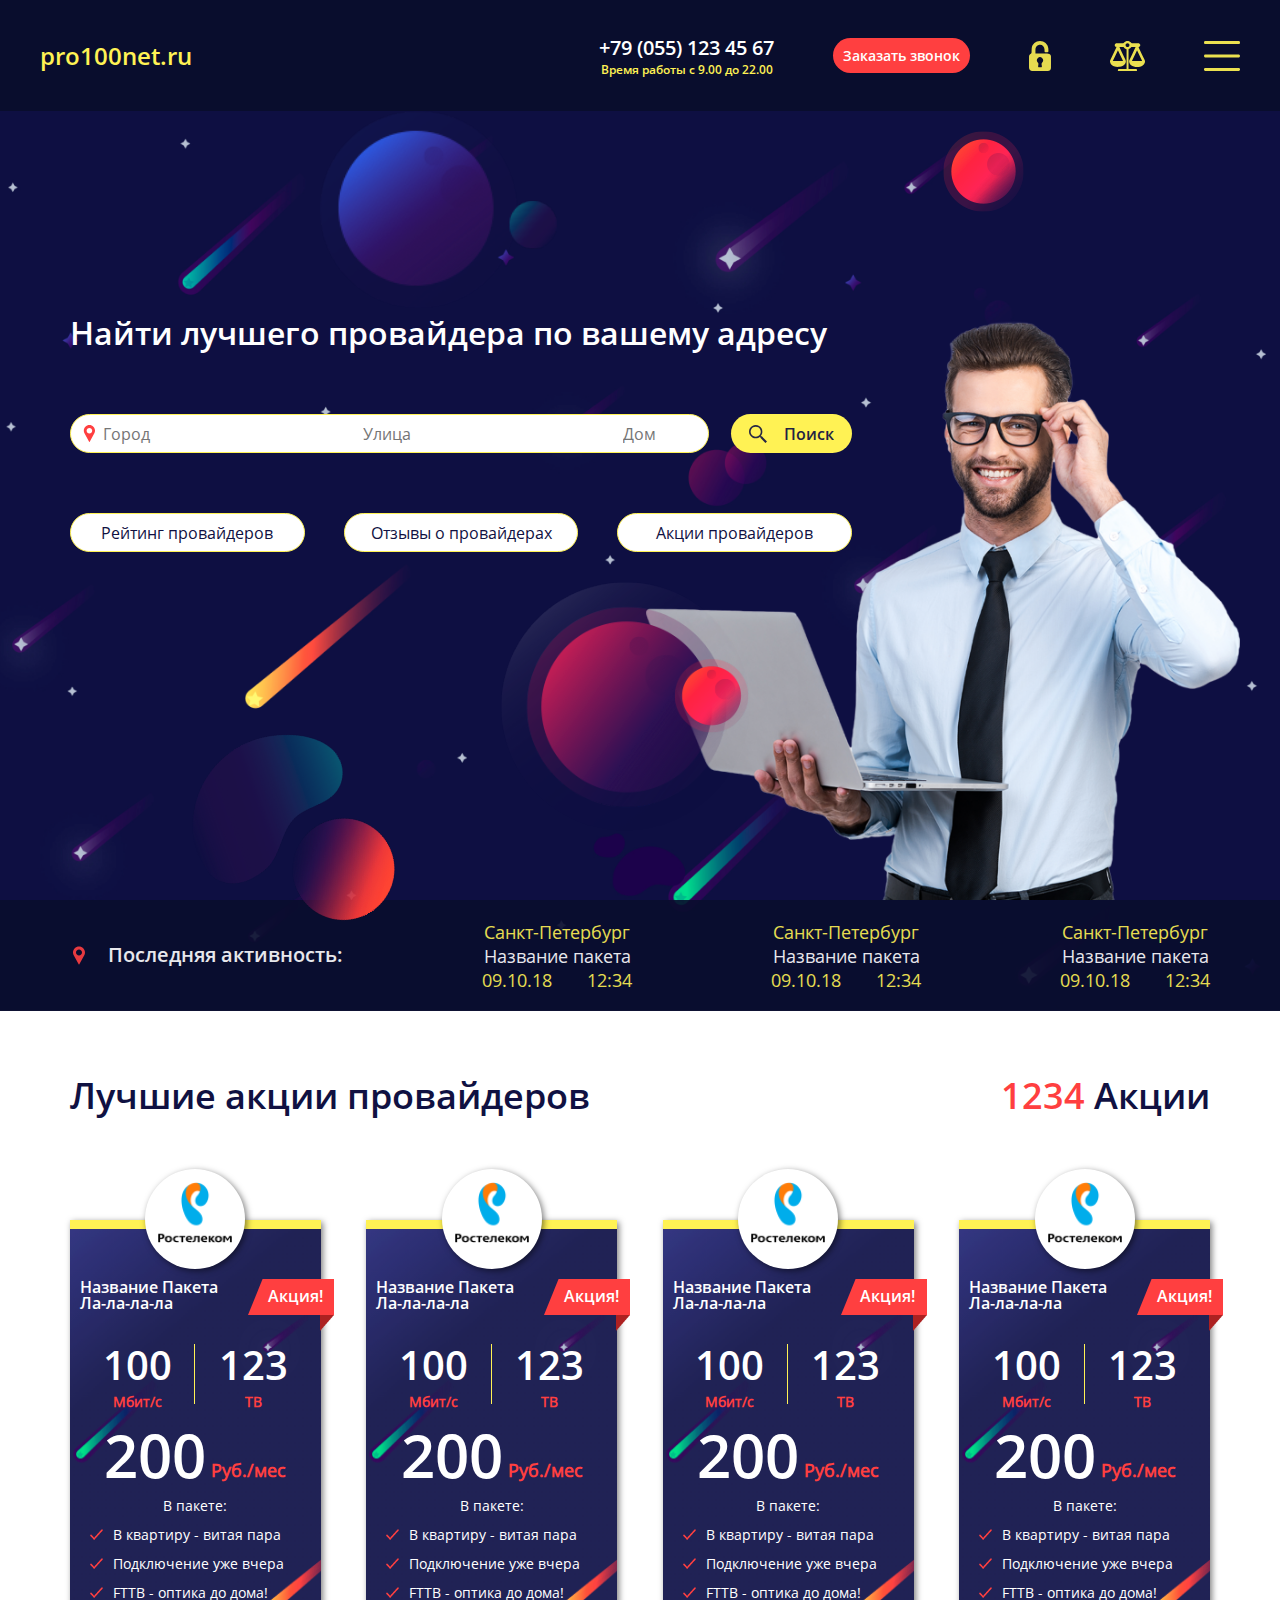
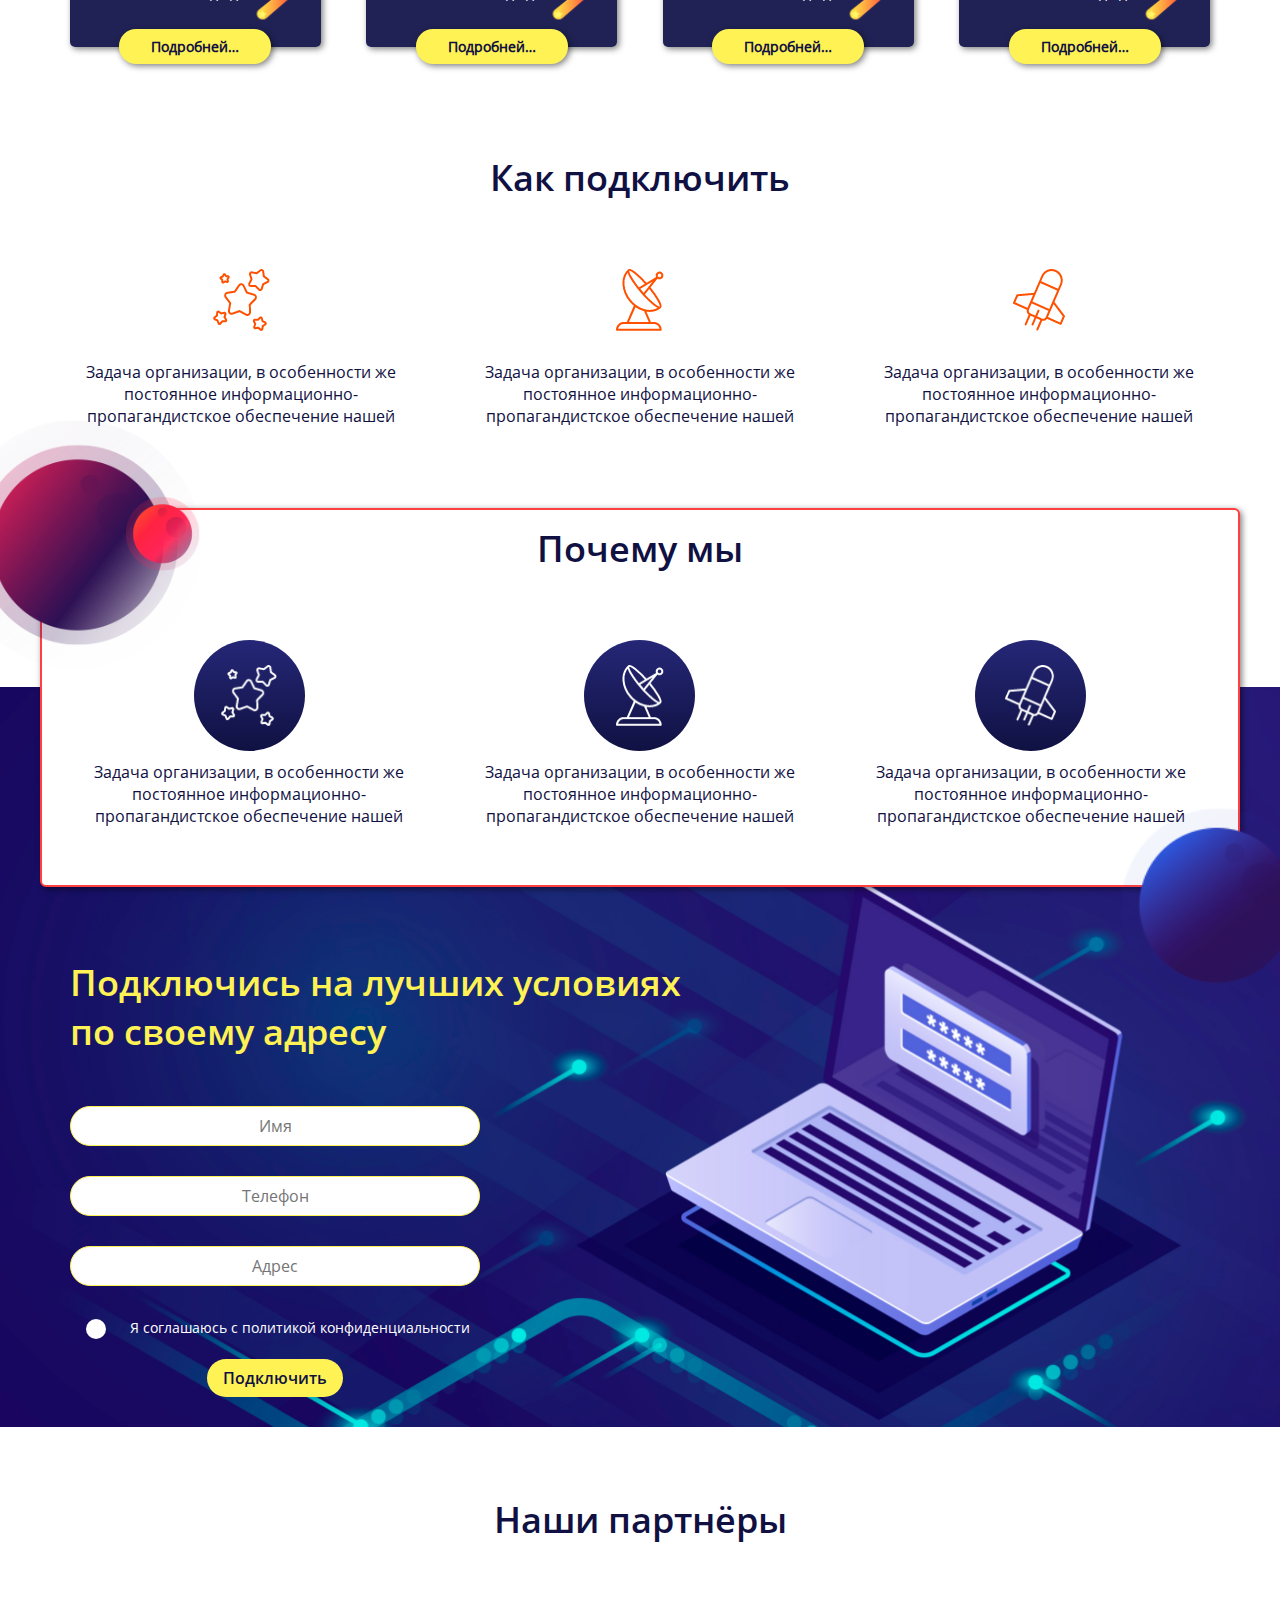
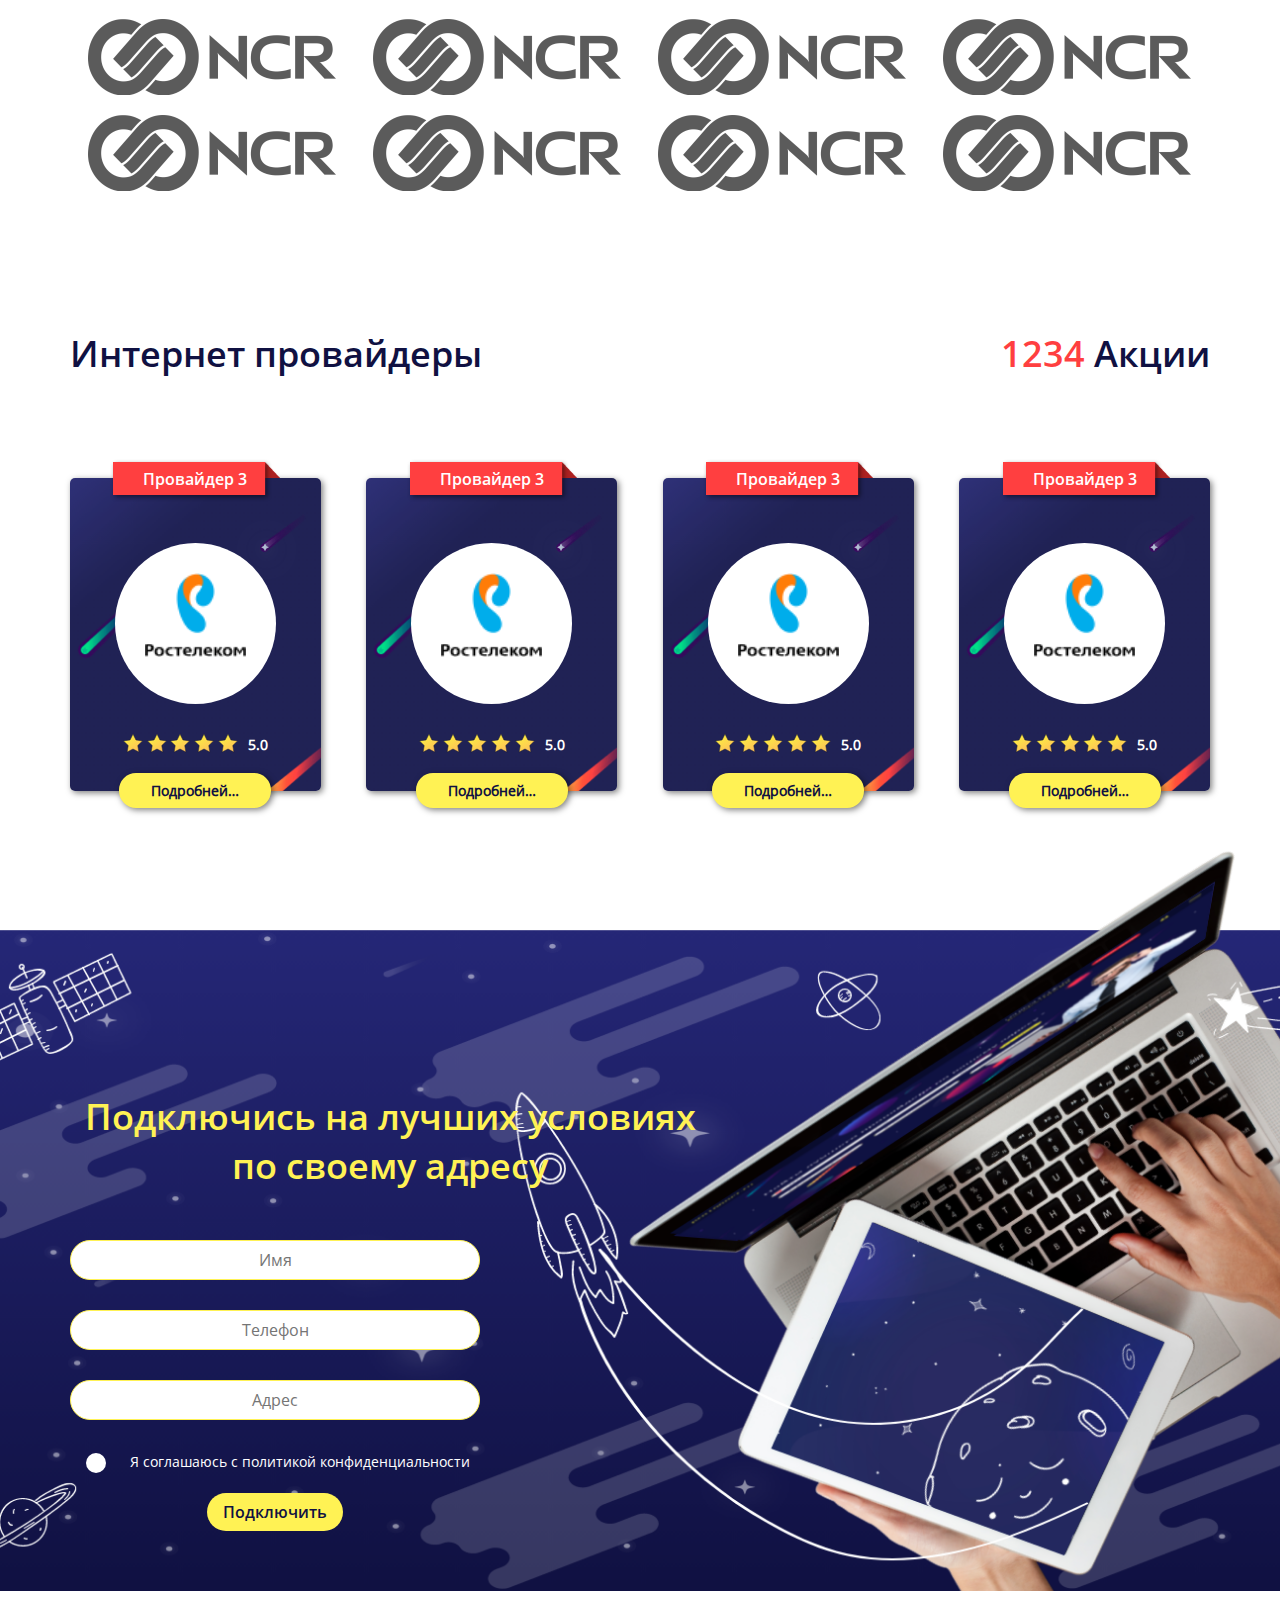
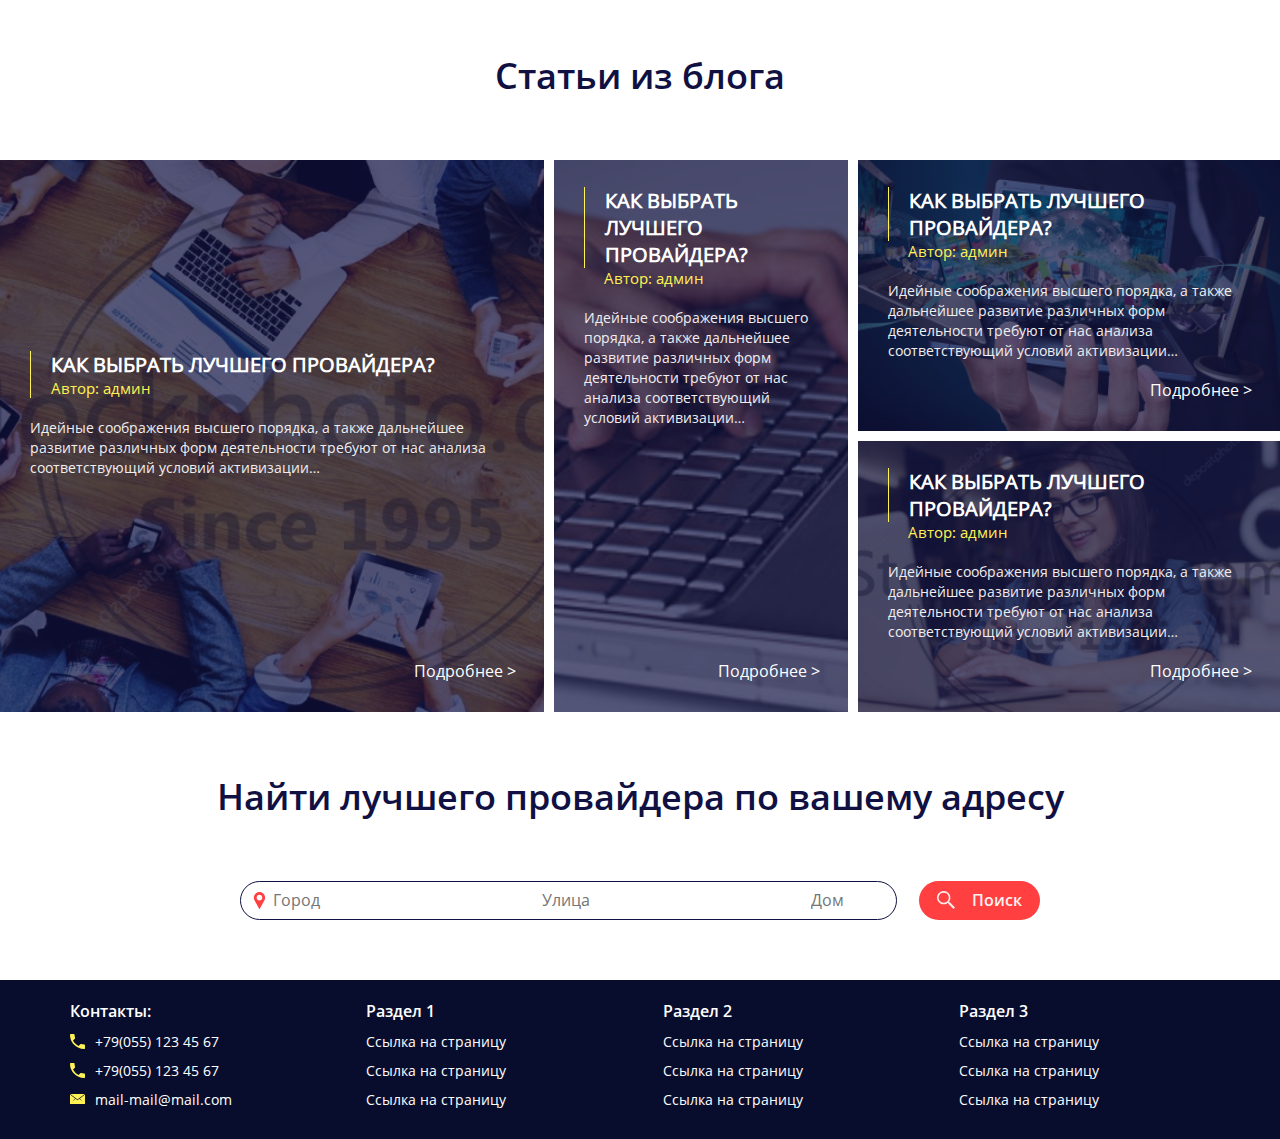
==== commit 5947c2a1: "commit" ====
--- a/index.html
+++ b/index.html
@@ -7,9 +7,9 @@
     <title>Pro100net</title>
     <link rel="stylesheet" href="css/fonts.css">
     <link rel="stylesheet" href="css/style.css">
+    <link rel="stylesheet" href="css/media.css">
 </head>
-<body>
-    
+<body class="body_scroll active">
     <header class="header">
         <p class="header_logo">pro100net.ru</p>
         <div class="header_right-box">
@@ -18,19 +18,26 @@
                 <p class="header_info_schedule">Время работы с 9.00 до 22.00</p>
             </div>
             <div class="header_buttons">
-                <span class="header_buttons_offer">Заказать звонок</span>
+                <span class="header_buttons_offer open_phone">Заказать звонок</span>
+                <img src="img/phone-receiver.png" alt="" class="header_buttons_phone open_phone">
                 <svg class="header_buttons_lock" xmlns="http://www.w3.org/2000/svg" xmlns:xlink="http://www.w3.org/1999/xlink" width="22" height="30" viewBox="0 0 22 30"><defs><path id="e9f6a" d="M1198.45 53.473c3.998 0 7.798-.026 11.597.022.78.01 1.623.167 2.318.492 1.043.486 1.613 1.406 1.617 2.56.012 3.787.038 7.574-.01 11.36-.021 1.741-1.372 3.05-3.166 3.064-5.18.04-10.362.037-15.542.003-1.867-.012-3.215-1.311-3.237-3.122-.045-3.708-.024-7.417-.01-11.126.006-1.32.631-2.278 1.855-2.93.326-.173.632-.664.66-1.029.113-1.515.028-3.046.178-4.556.405-4.095 4.04-7.215 8.298-7.211 4.26.004 7.861 3.12 8.296 7.22.106 1.007.111 2.024.129 3.037.011.658-.334.99-1.053.988-3.27-.01-2.798.239-2.826-2.537-.037-3.508-2.782-5.714-5.913-4.734-1.679.525-2.704 1.654-3.053 3.326a6.715 6.715 0 0 0-.132 1.278c-.017 1.242-.006 2.483-.006 3.895m4.5 13.767c2.067 0 2.067 0 1.79-1.938-.06-.425-.207-.86-.157-1.272.053-.436.171-.973.473-1.254 1.421-1.326 1.555-3.296.227-4.588a3.27 3.27 0 0 0-4.574.013c-1.32 1.3-1.18 3.257.257 4.583.285.262.435.75.473 1.148.043.454-.11.925-.177 1.388-.277 1.92-.277 1.92 1.688 1.92"/></defs><g><g opacity=".9" transform="translate(-1192 -41)"><use fill="#fff254" xlink:href="#e9f6a"/></g></g></svg>
                 <svg id="SVGDoc" class="header_buttons_compare" width="35" height="30" xmlns="http://www.w3.org/2000/svg" version="1.1" xmlns:xlink="http://www.w3.org/1999/xlink" xmlns:avocode="https://avocode.com/" viewBox="0 0 35 30"><defs><path d="M1277.90283,71c0,-0.34548 -0.00439,-0.65844 0.00083,-0.9714c0.0107,-0.6312 0.34178,-0.94705 1.01714,-0.94825c2.31605,-0.0042 4.6321,-0.00168 6.94815,-0.0018h0.67262c0.01331,-0.2394 0.03184,-0.42036 0.03196,-0.60132c0.00154,-6.24446 -0.0044,-12.48891 0.01319,-18.73337c0.0013,-0.45048 -0.13626,-0.64272 -0.59232,-0.78372c-0.86888,-0.2688 -1.563,-0.80317 -2.06242,-1.52713c-0.21015,-0.30468 -0.45666,-0.41124 -0.8311,-0.40488c-1.12571,0.01932 -2.2519,0.0096 -3.37785,0.01548c-0.07116,0.00048 -0.14208,0.039 -0.28416,0.08052c0.2547,0.55128 0.49181,1.07472 0.73772,1.59445c1.74642,3.69097 3.45056,7.4003 5.2616,11.06307c0.84785,1.71468 0.36423,3.16801 -0.69531,4.53517c-1.21695,1.57057 -3.03358,2.22649 -4.98849,2.54617c-2.03272,0.3324 -4.03099,0.14256 -5.93328,-0.6294c-2.10245,-0.85309 -3.51874,-2.26837 -3.79957,-4.48454c-0.05988,-0.47196 0.00404,-1.01808 0.20492,-1.45008c1.96774,-4.23001 3.97706,-8.44287 5.97307,-12.66124c0.07936,-0.16764 0.14493,-0.34116 0.23463,-0.5538c-0.20493,-0.08172 -0.38277,-0.14448 -0.55312,-0.22212c-0.86543,-0.39396 -1.30925,-1.25256 -1.10813,-2.13469c0.20623,-0.90516 0.94502,-1.49868 1.93269,-1.50432c2.11719,-0.012 4.23461,-0.01164 6.35192,0.00108c0.38834,0.00228 0.63865,-0.09288 0.88099,-0.41064c1.85655,-2.43313 5.29023,-2.40721 7.19501,0.01536c0.15527,0.19764 0.49978,0.36828 0.75935,0.37224c2.01775,0.03036 4.03633,0.01572 6.05456,0.01728c1.31187,0.00096 2.06741,0.525 2.28849,1.58136c0.20481,0.98029 -0.32241,1.73941 -1.53247,2.20933c-0.03374,0.0132 -0.05928,0.04524 -0.13246,0.10332c0.07128,0.17064 0.14137,0.35928 0.22726,0.5412c1.94624,4.11697 3.87204,8.24247 5.8601,12.34132c0.40117,0.82704 0.42446,1.60032 0.19744,2.43253c-0.33845,1.24152 -1.07974,2.22636 -2.15948,2.9916c-3.11115,2.20501 -8.55059,2.10181 -11.57146,-0.22308c-1.24867,-0.9612 -1.90288,-2.22588 -2.01621,-3.72445c-0.02816,-0.37152 0.05809,-0.78684 0.21858,-1.12932c1.99447,-4.25929 4.01258,-8.50899 6.02345,-12.76156c0.06272,-0.13296 0.11071,-0.27216 0.16037,-0.39528c-0.0455,-0.0516 -0.06985,-0.10344 -0.0948,-0.1038c-1.26173,-0.01608 -2.52359,-0.036 -3.7852,-0.02868c-0.14268,0.00084 -0.33287,0.12696 -0.41852,0.2472c-0.58317,0.8172 -1.34168,1.42117 -2.34195,1.71901c-0.40771,0.12156 -0.33738,0.39888 -0.33738,0.66816c-0.00119,5.08885 -0.00083,10.17759 -0.00083,15.26644v4.09645c0.2307,0.01032 0.43824,0.02736 0.64566,0.0276c2.17753,0.00192 4.35495,0.00096 6.53248,0.0012c0.99254,0.00024 1.25568,0.24649 1.25639,1.17289c0.00012,0.23844 0,0.47688 0,0.74844zM1283.05787,61.10505c-1.69926,-3.59042 -3.3706,-7.12199 -5.04194,-10.65343c-0.05703,0.0042 -0.11417,0.00841 -0.17131,0.01261c-1.66778,3.52292 -3.33556,7.04584 -5.03755,10.64082zM1296.97164,50.4515c-1.67182,3.53077 -3.34352,7.06166 -5.03601,10.63599h10.24308c-1.70401,-3.59509 -3.37215,-7.11446 -5.0404,-10.63395c-0.0556,-0.0006 -0.11108,-0.00132 -0.16667,-0.00204zM1289.43663,45.11808c-0.00416,-0.98976 -0.88622,-1.8192 -1.93174,-1.8162c-1.04303,0.003 -1.92011,0.83964 -1.91737,1.82904c0.00285,1.00189 0.86186,1.80265 1.93127,1.80001c1.0675,-0.00252 1.92188,-0.81012 1.91784,-1.81285z" id="Path-0"/></defs><desc>Generated with Avocode.</desc><g transform="matrix(1,0,0,1,-1270,-41)"><g opacity="0.92"><title>Fill 1</title><use xlink:href="#Path-0" fill="#fff254" fill-opacity="1"/></g></g></svg>
-                <svg class="header_buttons_menu" xmlns="http://www.w3.org/2000/svg" xmlns:xlink="http://www.w3.org/1999/xlink" width="36" height="30" viewBox="0 0 36 30"><defs><path id="fp10a" d="M1399.568 68.325c.144.142.252.309.324.499.072.19.108.392.108.606 0 .238-.036.446-.108.625-.072.178-.18.35-.324.517-.145.143-.313.25-.505.321a1.746 1.746 0 0 1-.613.107h-32.9c-.217 0-.42-.036-.613-.107a1.402 1.402 0 0 1-.505-.321 1.854 1.854 0 0 1-.324-.517 1.659 1.659 0 0 1-.108-.625c0-.214.036-.416.108-.606a1.402 1.402 0 0 1 .829-.82c.192-.072.396-.107.613-.107h32.9c.217 0 .42.035.613.107.192.07.36.178.505.32zm0-13.444c.144.145.252.313.324.506.072.192.108.396.108.613 0 .217-.036.421-.108.613a1.403 1.403 0 0 1-.829.83 1.728 1.728 0 0 1-.613.109h-32.9c-.217 0-.42-.036-.613-.109a1.4 1.4 0 0 1-.829-.83A1.735 1.735 0 0 1 1364 56c0-.217.036-.421.108-.613a1.403 1.403 0 0 1 .829-.83c.192-.073.396-.109.613-.109h32.9c.217 0 .42.036.613.109.192.072.36.18.505.324zm-35.136-11.206a1.854 1.854 0 0 1-.324-.517 1.659 1.659 0 0 1-.108-.624c0-.214.036-.416.108-.607a1.402 1.402 0 0 1 .829-.82c.192-.071.396-.107.613-.107h32.9c.217 0 .42.036.613.107a1.402 1.402 0 0 1 .829.82c.072.19.108.393.108.607 0 .238-.036.446-.108.624-.072.179-.18.35-.324.517-.145.143-.313.25-.505.321a1.746 1.746 0 0 1-.613.107h-32.9c-.217 0-.42-.035-.613-.107a1.402 1.402 0 0 1-.505-.32z"/></defs><g><g opacity=".92" transform="translate(-1364 -41)"><use fill="#fff254" xlink:href="#fp10a"/></g></g></svg>
+                <svg class="header_buttons_menu menu_opener" xmlns="http://www.w3.org/2000/svg" xmlns:xlink="http://www.w3.org/1999/xlink" width="36" height="30" viewBox="0 0 36 30"><defs><path id="fp10a" d="M1399.568 68.325c.144.142.252.309.324.499.072.19.108.392.108.606 0 .238-.036.446-.108.625-.072.178-.18.35-.324.517-.145.143-.313.25-.505.321a1.746 1.746 0 0 1-.613.107h-32.9c-.217 0-.42-.036-.613-.107a1.402 1.402 0 0 1-.505-.321 1.854 1.854 0 0 1-.324-.517 1.659 1.659 0 0 1-.108-.625c0-.214.036-.416.108-.606a1.402 1.402 0 0 1 .829-.82c.192-.072.396-.107.613-.107h32.9c.217 0 .42.035.613.107.192.07.36.178.505.32zm0-13.444c.144.145.252.313.324.506.072.192.108.396.108.613 0 .217-.036.421-.108.613a1.403 1.403 0 0 1-.829.83 1.728 1.728 0 0 1-.613.109h-32.9c-.217 0-.42-.036-.613-.109a1.4 1.4 0 0 1-.829-.83A1.735 1.735 0 0 1 1364 56c0-.217.036-.421.108-.613a1.403 1.403 0 0 1 .829-.83c.192-.073.396-.109.613-.109h32.9c.217 0 .42.036.613.109.192.072.36.18.505.324zm-35.136-11.206a1.854 1.854 0 0 1-.324-.517 1.659 1.659 0 0 1-.108-.624c0-.214.036-.416.108-.607a1.402 1.402 0 0 1 .829-.82c.192-.071.396-.107.613-.107h32.9c.217 0 .42.036.613.107a1.402 1.402 0 0 1 .829.82c.072.19.108.393.108.607 0 .238-.036.446-.108.624-.072.179-.18.35-.324.517-.145.143-.313.25-.505.321a1.746 1.746 0 0 1-.613.107h-32.9c-.217 0-.42-.035-.613-.107a1.402 1.402 0 0 1-.505-.32z"/></defs><g><g opacity=".92" transform="translate(-1364 -41)"><use fill="#fff254" xlink:href="#fp10a"/></g></g></svg>
             </div>
         </div>
     </header>
+
+    <main>
     <section class="first">
         <img src="img/man.png" alt="" class="content_image">
-        <div class="wrapper">
+        <img src="img/planet_3.png" alt="" class="planet_3">
+        <img src="img/smes'.png" alt="" class="smesi">
+        <div class="wrapper main_box">
+            <img src="img/planet1.png" alt="" class="planet_dual">
+            <img src="img/planet_2.png" alt="" class="planet_2">
             <div class="content">
                 <p class="content_title">Найти лучшего провайдера по вашему адресу</p>
-                <div class="content_search">
+                <form class="content_search">
                     <div class="content_search_box">
                         <svg xmlns="http://www.w3.org/2000/svg" xmlns:xlink="http://www.w3.org/1999/xlink" width="18" height="29" version="1.1" id="Layer_1" x="0px" y="0px" viewBox="0 0 512 512" style="enable-background:new 0 0 512 512;" xml:space="preserve" width="512px" height="512px">
                             <g>
@@ -73,21 +80,21 @@
                         <input type="text" class="content_search_box_input" placeholder="Улица">
                         <input type="text" class="content_search_box_input house" placeholder="Дом">
                     </div>
-                    <div class="content_search_btn">
+                    <button type="submit" class="content_search_btn">
                         <svg xmlns="http://www.w3.org/2000/svg" xmlns:xlink="http://www.w3.org/1999/xlink" width="18" height="18" viewBox="0 0 18 18"><defs><path id="u5yza" d="M829.889 444.333l5.111 5.111-1.556 1.556-5.11-5.136v-.815l-.297-.271a6.106 6.106 0 0 1-1.988 1.173 6.792 6.792 0 0 1-2.333.407 6.635 6.635 0 0 1-3.37-.889 6.593 6.593 0 0 1-2.432-2.395 6.562 6.562 0 0 1-.914-3.383c0-1.218.3-2.341.901-3.37a6.6 6.6 0 0 1 2.445-2.432 6.635 6.635 0 0 1 3.37-.889c1.218 0 2.346.305 3.383.914a6.526 6.526 0 0 1 2.382 2.42 6.64 6.64 0 0 1 .877 3.357c0 .823-.136 1.61-.407 2.358a6.106 6.106 0 0 1-1.173 1.988l.271.296zm-6.177.439c.92 0 1.768-.23 2.544-.69a5.106 5.106 0 0 0 1.84-1.853 4.97 4.97 0 0 0 .676-2.544 4.97 4.97 0 0 0-.677-2.543 5.001 5.001 0 0 0-1.84-1.84 4.97 4.97 0 0 0-2.543-.676 4.97 4.97 0 0 0-2.543.676 5.105 5.105 0 0 0-1.854 1.84 4.896 4.896 0 0 0-.69 2.543c0 .92.23 1.768.69 2.544a5.213 5.213 0 0 0 1.854 1.853c.776.46 1.623.69 2.543.69z"/></defs><g><g opacity=".9" transform="translate(-817 -433)"><use fill="#101142" xlink:href="#u5yza"/></g></g></svg>
                         <p class="content_search_btn_text">Поиск</p>
-                    </div>
-                </div>
-                <div class="content_search">
-                    <div class="content_search_box small">
+                    </button>
+                </form>
+                <div class="content_search second">
+                    <a class="content_search_box small">
                         <p class="content_search_box_text">Рейтинг провайдеров</p>
-                    </div>
-                    <div class="content_search_box small">
+                    </a>
+                    <a class="content_search_box small">
                         <p class="content_search_box_text">Отзывы о провайдерах</p>
-                    </div>
-                    <div class="content_search_box small">
+                    </a>
+                    <a class="content_search_box small">
                         <p class="content_search_box_text">Акции провайдеров</p>
-                    </div>
+                    </a>
                 </div>
             </div>
         </div>
@@ -134,19 +141,19 @@
                                 </svg>
                             <p class="activity_container_box_title">Последняя активность:</p>
                     </div>
-                    <div class="activity_container_box">
+                    <div class="activity_container_box box_1">
                         <p class="activity_container_box_text yellow">Санкт-Петербург</p>
                         <p class="activity_container_box_text">Название пакета</p>
                         <p class="activity_container_box_text yellow date">09.10.18</p>
                         <p class="activity_container_box_text yellow time">12:34</p>
                     </div>
-                    <div class="activity_container_box">
+                    <div class="activity_container_box box_2">
                         <p class="activity_container_box_text yellow">Санкт-Петербург</p>
                         <p class="activity_container_box_text">Название пакета</p>
                         <p class="activity_container_box_text yellow date">09.10.18</p>
                         <p class="activity_container_box_text yellow time">12:34</p>
                     </div>
-                    <div class="activity_container_box">
+                    <div class="activity_container_box box_3">
                         <p class="activity_container_box_text yellow">Санкт-Петербург</p>
                         <p class="activity_container_box_text">Название пакета</p>
                         <p class="activity_container_box_text yellow date">09.10.18</p>
@@ -354,6 +361,8 @@
         </div>
         <div class="advantages">
             <div class="wrapper">
+                <img src="img/planet_3.png" alt="" class="planet_3">
+                <img src="img/planet1.png" alt="" class="planet_dual">
                 <p class="connect_title">Почему мы</p>
                 <div class="connect_container">
                     <div class="connect_container_box">
@@ -381,7 +390,7 @@
     <section class="form" id="form_1">
         <div class="wrapper">
             <p class="form_title">Подключись на лучших условиях по своему адресу</p>
-            <div class="form_container">
+            <form class="form_container">
                 <input type="text" class="form_container_input" placeholder="Имя">
                 <input type="text" class="form_container_input" placeholder="Телефон">
                 <input type="text" class="form_container_input" placeholder="Адрес">
@@ -390,8 +399,9 @@
                     <!-- <label class="form_container_box_label" for="radio1"></label> -->
                     <p class="form_container_box_text">Я соглашаюсь с политикой конфиденциальности</p>
                 </div>
-                <a href="#" class="form_container_btn">Подключить</a>
-            </div>
+                <!-- <a href="#" class="form_container_btn">Подключить</a> -->
+                <input type="submit" class="form_container_btn" value="Подключить">
+            </form>
         </div>
     </section>
     <section class="parthners">
@@ -534,7 +544,7 @@
     <section class="form" id="form_2">
         <div class="wrapper">
             <p class="form_title">Подключись на лучших условиях по своему адресу</p>
-            <div class="form_container">
+            <form class="form_container">
                 <input type="text" class="form_container_input" placeholder="Имя">
                 <input type="text" class="form_container_input" placeholder="Телефон">
                 <input type="text" class="form_container_input" placeholder="Адрес">
@@ -543,8 +553,9 @@
                     <!-- <label class="form_container_box_label" for="radio1"></label> -->
                     <p class="form_container_box_text">Я соглашаюсь с политикой конфиденциальности</p>
                 </div>
-                <a href="#" class="form_container_btn">Подключить</a>
-            </div>
+                <!-- <a href="#" class="form_container_btn">Подключить</a> -->
+                <input type="submit" class="form_container_btn" value="Подключить">
+            </form>
         </div>
     </section>
     <section class="blog">
@@ -558,7 +569,7 @@
                     <p class="blog_box_grid_item_desc">Идейные соображения высшего порядка, а также дальнейшее развитие различных форм деятельности требуют от нас анализа соответствующий условий активизации…</p>
                     <a href="#" class="blog_box_grid_item_btn">Подробнее ></a>
                 </div>
-                <div class="blog_box_grid_item w_35" style="background:url(img/blog_1.png) center/cover no-repeat">
+                <div class="blog_box_grid_item w_35" style="background:url(img/blog_2.png) center/cover no-repeat">
                     <div class="overlay"></div>
                     <p class="blog_box_grid_item_title">КАК ВЫБРАТЬ ЛУЧШЕГО ПРОВАЙДЕРА?</p>
                     <p class="blog_box_grid_item_author">Автор: админ</p>
@@ -567,14 +578,14 @@
                 </div>
             </div>
             <div class="blog_box_grid column">
-                <div class="blog_box_grid_item" style="background:url(img/blog_1.png) center/cover no-repeat">
+                <div class="blog_box_grid_item" style="background:url(img/blog_3.png) center/cover no-repeat">
                     <div class="overlay"></div>
                     <p class="blog_box_grid_item_title">КАК ВЫБРАТЬ ЛУЧШЕГО ПРОВАЙДЕРА?</p>
                     <p class="blog_box_grid_item_author">Автор: админ</p>
                     <p class="blog_box_grid_item_desc">Идейные соображения высшего порядка, а также дальнейшее развитие различных форм деятельности требуют от нас анализа соответствующий условий активизации…</p>
                     <a href="#" class="blog_box_grid_item_btn">Подробнее ></a>
                 </div>
-                <div class="blog_box_grid_item" style="background:url(img/blog_1.png) center/cover no-repeat">
+                <div class="blog_box_grid_item" style="background:url(img/blog_4.png) center/cover no-repeat">
                     <div class="overlay"></div>
                     <p class="blog_box_grid_item_title">КАК ВЫБРАТЬ ЛУЧШЕГО ПРОВАЙДЕРА?</p>
                     <p class="blog_box_grid_item_author">Автор: админ</p>
@@ -584,9 +595,141 @@
             </div>
         </div>
     </section>
-
-
+    <section class="search">
+        <div class="wrapper">
+            <p class="search_title">Найти лучшего провайдера по вашему адресу</p>
+            <form class="content_search">
+                <div class="content_search_box">
+                    <svg xmlns="http://www.w3.org/2000/svg" xmlns:xlink="http://www.w3.org/1999/xlink" width="18" height="29" version="1.1" id="Layer_1" x="0px" y="0px" viewBox="0 0 512 512" style="enable-background:new 0 0 512 512;" xml:space="preserve">
+                        <g>
+                            <g>
+                                <path d="M256,0C161.896,0,85.333,76.563,85.333,170.667c0,28.25,7.063,56.26,20.49,81.104L246.667,506.5    c1.875,3.396,5.448,5.5,9.333,5.5s7.458-2.104,9.333-5.5l140.896-254.813c13.375-24.76,20.438-52.771,20.438-81.021    C426.667,76.563,350.104,0,256,0z M256,256c-47.052,0-85.333-38.281-85.333-85.333c0-47.052,38.281-85.333,85.333-85.333    s85.333,38.281,85.333,85.333C341.333,217.719,303.052,256,256,256z" fill="#ff3f40"></path>
+                            </g>
+                        </g>
+                        <g>
+                        </g>
+                        <g>
+                        </g>
+                        <g>
+                        </g>
+                        <g>
+                        </g>
+                        <g>
+                        </g>
+                        <g>
+                        </g>
+                        <g>
+                        </g>
+                        <g>
+                        </g>
+                        <g>
+                        </g>
+                        <g>
+                        </g>
+                        <g>
+                        </g>
+                        <g>
+                        </g>
+                        <g>
+                        </g>
+                        <g>
+                        </g>
+                        <g>
+                        </g>
+                        </svg>
+                    <input type="text" class="content_search_box_input" placeholder="Город">
+                    <input type="text" class="content_search_box_input" placeholder="Улица">
+                    <input type="text" class="content_search_box_input house" placeholder="Дом">
+                </div>
+                <button type="submit" class="content_search_btn">
+                    <svg xmlns="http://www.w3.org/2000/svg" xmlns:xlink="http://www.w3.org/1999/xlink" width="18" height="18" viewBox="0 0 18 18"><defs><path id="u5yza" d="M829.889 444.333l5.111 5.111-1.556 1.556-5.11-5.136v-.815l-.297-.271a6.106 6.106 0 0 1-1.988 1.173 6.792 6.792 0 0 1-2.333.407 6.635 6.635 0 0 1-3.37-.889 6.593 6.593 0 0 1-2.432-2.395 6.562 6.562 0 0 1-.914-3.383c0-1.218.3-2.341.901-3.37a6.6 6.6 0 0 1 2.445-2.432 6.635 6.635 0 0 1 3.37-.889c1.218 0 2.346.305 3.383.914a6.526 6.526 0 0 1 2.382 2.42 6.64 6.64 0 0 1 .877 3.357c0 .823-.136 1.61-.407 2.358a6.106 6.106 0 0 1-1.173 1.988l.271.296zm-6.177.439c.92 0 1.768-.23 2.544-.69a5.106 5.106 0 0 0 1.84-1.853 4.97 4.97 0 0 0 .676-2.544 4.97 4.97 0 0 0-.677-2.543 5.001 5.001 0 0 0-1.84-1.84 4.97 4.97 0 0 0-2.543-.676 4.97 4.97 0 0 0-2.543.676 5.105 5.105 0 0 0-1.854 1.84 4.896 4.896 0 0 0-.69 2.543c0 .92.23 1.768.69 2.544a5.213 5.213 0 0 0 1.854 1.853c.776.46 1.623.69 2.543.69z"></path></defs><g><g opacity=".9" transform="translate(-817 -433)"><use fill="#101142" xlink:href="#u5yza"></use></g></g></svg>
+                    <p class="content_search_btn_text">Поиск</p>
+                </button>
+            </form>
+        </div>
+    </section>
+</main>
+<footer>
+    <div class="wrapper">
+        <div class="footer_box">
+            <p class="footer_box_title">Контакты:</p>
+            <ul class="footerl_box_list">
+                <li class="footer_box_list_item">
+                        <svg xmlns="http://www.w3.org/2000/svg" xmlns:xlink="http://www.w3.org/1999/xlink" width="15" height="15" viewBox="0 0 15 15"><defs><path id="ouvda" d="M168 5715.48a12.97 12.97 0 0 0 5.52 5.52l1.84-1.84c.1-.12.24-.2.4-.24a.68.68 0 0 1 .46.04c.88.3 1.87.46 2.96.46.23 0 .42.08.58.24.16.16.24.35.24.58v2.94c0 .23-.08.42-.24.58a.79.79 0 0 1-.58.24 14 14 0 0 1-10.02-4.16 14.12 14.12 0 0 1-4.16-10.02c0-.23.08-.42.24-.58a.79.79 0 0 1 .58-.24h2.94c.23 0 .42.08.58.24.16.16.24.35.24.58 0 1.1.15 2.08.46 2.96.04.15.05.3.02.46-.03.16-.1.3-.22.4z"/></defs><g><g transform="translate(-165 -5709)"><use fill="#fff254" xlink:href="#ouvda"/></g></g></svg>
+                    <p>+79(055) 123 45 67</p>
+                </li>
+                <li class="footer_box_list_item">
+                        <svg xmlns="http://www.w3.org/2000/svg" xmlns:xlink="http://www.w3.org/1999/xlink" width="15" height="15" viewBox="0 0 15 15"><defs><path id="ouvda" d="M168 5715.48a12.97 12.97 0 0 0 5.52 5.52l1.84-1.84c.1-.12.24-.2.4-.24a.68.68 0 0 1 .46.04c.88.3 1.87.46 2.96.46.23 0 .42.08.58.24.16.16.24.35.24.58v2.94c0 .23-.08.42-.24.58a.79.79 0 0 1-.58.24 14 14 0 0 1-10.02-4.16 14.12 14.12 0 0 1-4.16-10.02c0-.23.08-.42.24-.58a.79.79 0 0 1 .58-.24h2.94c.23 0 .42.08.58.24.16.16.24.35.24.58 0 1.1.15 2.08.46 2.96.04.15.05.3.02.46-.03.16-.1.3-.22.4z"/></defs><g><g transform="translate(-165 -5709)"><use fill="#fff254" xlink:href="#ouvda"/></g></g></svg>
+                    <p>+79(055) 123 45 67</p>
+                </li>
+                <li class="footer_box_list_item">
+                        <svg xmlns="http://www.w3.org/2000/svg" xmlns:xlink="http://www.w3.org/1999/xlink" width="15" height="10" viewBox="0 0 15 10"><defs><path id="hfv0a" d="M179.69 5791l-7.19 5.47-7.19-5.47zm.31 10h-15v-9.45l5.12 3.9-2.66 3.01.08.08 3.09-2.74 1.87 1.45 1.88-1.45 3.08 2.74.08-.08-2.66-3 5.12-3.91z"/></defs><g><g transform="translate(-165 -5791)"><use fill="#fff254" xlink:href="#hfv0a"/></g></g></svg>
+                    <p>mail-mail@mail.com</p>
+                </li>
+            </ul>
+        </div>
+        <div class="footer_box">
+            <p class="footer_box_title">Раздел 1</p>
+            <ul class="footerl_box_list">
+                <li class="footer_box_list_item">
+                    <p>Ссылка на страницу</p>
+                </li>
+                <li class="footer_box_list_item">
+                    <a>Ссылка на страницу</a>
+                </li>
+                <li class="footer_box_list_item">
+                    <a>Ссылка на страницу</a>
+                </li>
+            </ul>
+        </div>
+        <div class="footer_box">
+            <p class="footer_box_title">Раздел 2</p>
+            <ul class="footerl_box_list">
+                <li class="footer_box_list_item">
+                    <a>Ссылка на страницу</a>
+                </li>
+                <li class="footer_box_list_item">
+                    <a>Ссылка на страницу</a>
+                </li>
+                <li class="footer_box_list_item">
+                    <a>Ссылка на страницу</a>
+                </li>
+            </ul>
+        </div>
+        <div class="footer_box">
+            <p class="footer_box_title">Раздел 3</p>
+            <ul class="footerl_box_list">
+                <li class="footer_box_list_item">
+                    <a>Ссылка на страницу</a>
+                </li>
+                <li class="footer_box_list_item">
+                    <a>Ссылка на страницу</a>
+                </li>
+                <li class="footer_box_list_item">
+                    <a>Ссылка на страницу</a>
+                </li>
+            </ul>
+        </div>
+    </div>
+</footer>
+<div class="menu_container">
+    <a href="#" class="menu_container_link">Главная</a>
+    <a href="#" class="menu_container_link">Найти по адресу</a>
+    <a href="#" class="menu_container_link">Все провайдеры</a>
+    <a href="#" class="menu_container_link">Форум</a>
+    <a href="#" class="menu_container_link">Интернет в офис</a>
+    <a href="#" class="menu_container_link">К списку сравнений</a>
+</div>
+<div class="call_modal">
+    <form class="call_modal_container">
+        <p class="call_modal_container_title">Заказать звонок</p>
+        <input type="text" class="call_modal_container_name" placeholder="Имя">
+        <input type="text" class="call_modal_container_phone" placeholder="Телефон">
+        <input type="submit" value="Позвонить" class="call_modal_container_btn">
+    </form>
+</div>
 <!-- 40/25/35 -->
+<script src="js/jquery-3.3.1.min.js"></script>
     <script src="js/main.js"></script>
 </body>
 </html>--- a/css/fonts.css
+++ b/css/fonts.css
@@ -6,7 +6,7 @@
 }
 
 @font-face {
-    font-family: "Open SansBold";
+    font-family: "Open Sans Bold";
     src: url("../fonts/OpenSans-Bold.ttf") format("truetype");
     font-style: normal;
     font-weight: normal;
--- a/css/style.css
+++ b/css/style.css
@@ -1,8 +1,12 @@
+* {
+  outline: none;
+}
 html,
 body {
   font-family: Arial, Helvetica, sans-serif;
   margin: 0;
   padding: 0;
+  overflow-x: hidden;
 }
 h1,
 h2,
@@ -24,6 +28,9 @@
   list-style: none;
   text-decoration: none;
 }
+.body_scroll {
+  position: relative;
+}
 .wrapper {
   max-width: 1200px;
   margin: 0 auto;
@@ -31,7 +38,6 @@
   box-sizing: border-box;
 }
 .header {
-  width: 100%;
   height: 111px;
   background-color: #090d2d;
   display: flex;
@@ -39,6 +45,15 @@
   align-items: center;
   box-sizing: border-box;
   justify-content: space-between;
+  position: fixed;
+  z-index: 999;
+  left: 0;
+  right: 0;
+  top: 0;
+}
+.header.active {
+  position: fixed;
+  z-index: 999999;
 }
 .header_logo {
   color: #fff254;
@@ -77,6 +92,9 @@
 .header_buttons * {
   margin-left: 59px;
   cursor: pointer;
+}
+.header_buttons_phone {
+  display: none;
 }
 .header_buttons_offer {
   color: #ffffff;
@@ -92,6 +110,58 @@
 .header_buttons_offer:hover {
   transform: scale(1.1);
 }
+.menu_container {
+  position: absolute;
+  padding: 30px;
+  margin: 0 auto;
+  left: 0;
+  bottom: 0;
+  top: 111px;
+  opacity: 0;
+  visibility: hidden;
+  transition: all 0.4s ease-out;
+  display: flex;
+  flex-direction: column;
+  align-items: center;
+  justify-content: center;
+  z-index: 9;
+  width: 100%;
+  background-image: url('../img/menu_bg.png');
+  background-size: cover;
+  background-repeat: no-repeat;
+  background-position: center;
+  box-sizing: border-box;
+}
+.menu_container.active {
+  position: fixed;
+  opacity: 1;
+  z-index: 9;
+  visibility: visible;
+  top: 111px;
+  left: 0;
+  bottom: 0;
+  right: 0;
+}
+.menu_container_link {
+  color: #fff;
+  font-family: "Open Sans Semibold";
+  font-size: 26px;
+  font-weight: 600;
+  margin: 16px 0;
+  opacity: 0;
+  transition: all 0.4 ease-out;
+  visibility: hidden;
+}
+.menu_container_link.active {
+  opacity: 1;
+  visibility: visible;
+}
+.menu_container_link:hover {
+  color: #e6db4f;
+}
+main {
+  margin-top: 111px;
+}
 section.first {
   min-height: 100vh;
   background-image: url(../img/main_bg.png);
@@ -100,6 +170,37 @@
   background-repeat: no-repeat;
   background-size: cover;
   position: relative;
+}
+section.first img {
+  user-select: none;
+  -moz-user-select: none;
+  -webkit-user-select: none;
+}
+section.first .content {
+  position: static;
+}
+section.first .planet_2 {
+  position: absolute;
+  top: 20px;
+  right: 20%;
+}
+section.first .planet_3 {
+  position: absolute;
+  bottom: 20%;
+  right: 530px;
+  z-index: 3;
+}
+section.first .smesi {
+  position: absolute;
+  bottom: 90px;
+  left: 15%;
+  z-index: 3;
+}
+section.first .planet_dual {
+  top: 0;
+  left: 25%;
+  position: absolute;
+  z-index: 2;
 }
 section.first .content_image {
   position: absolute;
@@ -111,9 +212,9 @@
 }
 section.first .content {
   max-width: 782px;
-  padding-top: 10vh;
-  position: relative;
-  z-index: 2;
+  padding-top: 200px;
+  position: relative;
+  z-index: 4;
 }
 section.first .content_title {
   color: #ffffff;
@@ -174,6 +275,7 @@
   box-sizing: border-box;
   margin-left: 22px;
   cursor: pointer;
+  border: none;
 }
 section.first .content_search_btn_text {
   opacity: 0.92;
@@ -521,6 +623,17 @@
   box-sizing: border-box;
   padding: 28px 40px;
   padding-bottom: 48px;
+  position: relative;
+}
+section.connect .advantages .wrapper .planet_3 {
+  position: absolute;
+  top: -90px;
+  left: -90px;
+}
+section.connect .advantages .wrapper .planet_dual {
+  position: absolute;
+  bottom: -120px;
+  right: -120px;
 }
 section.connect .advantages .wrapper .advantages_circle {
   width: 111px;
@@ -569,7 +682,7 @@
   font-family: "Open Sans Semibold";
   font-size: 36px;
   font-weight: 600;
-  width: 640px;
+  max-width: 640px;
 }
 section.form .form_container {
   display: flex;
@@ -628,6 +741,8 @@
   font-size: 16px;
   font-weight: 600;
   padding: 8px 16px;
+  border: none;
+  cursor: pointer;
 }
 section.parthners {
   padding: 68px 0;
@@ -642,7 +757,7 @@
 }
 section.parthners .parthners_grid {
   display: flex;
-  justify-content: space-between;
+  justify-content: space-around;
   flex-wrap: wrap;
 }
 section.parthners .parthners_grid_item {
@@ -657,6 +772,8 @@
 }
 section.parthners .parthners_grid_item_image {
   max-width: 100%;
+  display: block;
+  margin: 0 auto;
 }
 section.blog {
   padding: 60px 0;
@@ -671,6 +788,7 @@
 }
 section.blog .blog_box {
   display: flex;
+  justify-content: space-between;
 }
 section.blog .blog_box_grid.row {
   width: 67%;
@@ -688,11 +806,13 @@
   margin-bottom: 10px;
 }
 section.blog .blog_box_grid_item {
-  position: relative;
   z-index: 2;
   padding: 27px 30px;
   display: flex;
   flex-direction: column;
+  position: relative;
+  padding-bottom: 50px;
+  box-sizing: border-box;
 }
 section.blog .blog_box_grid_item.w_65 {
   width: 65%;
@@ -739,6 +859,9 @@
   position: relative;
   z-index: 2;
   align-self: flex-end;
+  position: absolute;
+  bottom: 30px;
+  right: 28px;
 }
 section.blog .blog_box_grid_item .overlay {
   position: absolute;
@@ -750,3 +873,509 @@
   opacity: 0.7;
   z-index: 1;
 }
+section.search {
+  padding-bottom: 60px;
+}
+section.search .search_title {
+  color: #101142;
+  font-family: "Open Sans Semibold";
+  font-size: 36px;
+  font-weight: 600;
+  text-align: center;
+}
+section.search .content_search {
+  display: flex;
+  margin: 0 auto;
+  justify-content: space-between;
+  margin-top: 60px;
+  max-width: 800px;
+}
+section.search .content_search_box {
+  border-radius: 20px;
+  border: 1px solid #101142;
+  background-color: #ffffff;
+  height: 39px;
+  width: 100%;
+  padding: 5px 10px;
+  box-sizing: border-box;
+  display: flex;
+  align-items: center;
+}
+section.search .content_search_box svg {
+  widows: 18px;
+}
+section.search .content_search_box_input {
+  height: 22px;
+  color: #101142;
+  font-family: "Open Sans";
+  font-size: 16px;
+  padding: 0 5px;
+  box-sizing: border-box;
+  width: 45%;
+  border: none;
+}
+section.search .content_search_box_input.house {
+  width: 80px;
+}
+section.search .content_search_box.small {
+  width: 30%;
+  justify-content: center;
+  cursor: pointer;
+}
+section.search .content_search_box.small .content_search_box_text {
+  color: #101142;
+  font-family: "Open Sans";
+  font-size: 16px;
+}
+section.search .content_search_btn {
+  height: 39px;
+  border-radius: 20px;
+  background-color: #ff3f40;
+  display: flex;
+  align-items: center;
+  justify-content: space-between;
+  padding: 5px 18px;
+  box-sizing: border-box;
+  margin-left: 22px;
+  cursor: pointer;
+  border: none;
+}
+section.search .content_search_btn svg use {
+  fill: #ffffff;
+}
+section.search .content_search_btn_text {
+  opacity: 0.92;
+  color: #fff;
+  font-family: "Open Sans Semibold";
+  font-size: 16px;
+  font-weight: 600;
+  margin-left: 17px;
+}
+footer {
+  background-color: #090d2d;
+  padding: 20px 0;
+}
+footer .wrapper {
+  display: flex;
+  justify-content: space-between;
+  align-items: flex-start;
+}
+footer .footer_box {
+  width: 22%;
+}
+footer .footer_box_title {
+  color: #ffffff;
+  font-family: "Open Sans Semibold";
+  font-size: 16px;
+  font-weight: 600;
+}
+footer .footer_box_list {
+  padding-top: 27px;
+}
+footer .footer_box_list_item {
+  margin: 10px 0;
+  display: flex;
+  align-items: center;
+}
+footer .footer_box_list_item svg {
+  margin-right: 10px;
+}
+footer .footer_box_list_item p,
+footer .footer_box_list_item a {
+  color: #ffffff;
+  font-family: "Open Sans";
+  font-size: 14px;
+}
+footer .footer_box_list_item a {
+  cursor: pointer;
+}
+.call_modal {
+  position: fixed;
+  top: 111px;
+  right: 0;
+  bottom: 0;
+  left: 0;
+  background: rgba(0, 0, 0, 0.8);
+  display: flex;
+  flex-direction: column;
+  align-items: center;
+  justify-content: center;
+  z-index: 99999999999;
+  opacity: 0;
+  visibility: hidden;
+  transition: all 0.4s ease-out;
+}
+.call_modal.active {
+  opacity: 1;
+  visibility: visible;
+}
+.call_modal_container {
+  max-width: 500px;
+  width: 100%;
+  background: #101142;
+  padding: 30px;
+  box-sizing: border-box;
+  display: flex;
+  flex-direction: column;
+  align-items: center;
+  border-radius: 3px;
+  opacity: 0;
+  visibility: hidden;
+  transform: scale(0.5);
+  transition: all 0.4s ease-out;
+}
+.call_modal_container.active {
+  opacity: 1;
+  visibility: visible;
+  transform: none;
+}
+.call_modal_container_title {
+  color: #fff;
+  font-family: "Open Sans Semibold";
+  font-size: 36px;
+  font-weight: 600;
+  text-align: center;
+  margin-bottom: 50px;
+}
+.call_modal_container_name {
+  height: 22px;
+  color: #101142;
+  font-family: "Open Sans";
+  font-size: 16px;
+  padding: 0 5px;
+  width: 45%;
+  border: none;
+  border-radius: 20px;
+  border: 1px solid #fff254;
+  background-color: #ffffff;
+  height: 39px;
+  width: 100%;
+  padding: 5px 10px;
+  box-sizing: border-box;
+  display: flex;
+  align-items: center;
+  max-width: 350px;
+  margin-bottom: 20px;
+  text-align: center;
+}
+.call_modal_container_phone {
+  height: 22px;
+  color: #101142;
+  font-family: "Open Sans";
+  font-size: 16px;
+  padding: 0 5px;
+  width: 45%;
+  border: none;
+  border-radius: 20px;
+  border: 1px solid #fff254;
+  background-color: #ffffff;
+  height: 39px;
+  width: 100%;
+  padding: 5px 10px;
+  box-sizing: border-box;
+  display: flex;
+  align-items: center;
+  max-width: 350px;
+  text-align: center;
+}
+.call_modal_container_btn {
+  box-shadow: 2px 2px 6px rgba(0, 0, 0, 0.5);
+  border-radius: 17px;
+  background-color: #fff254;
+  padding: 8px 32px;
+  color: #101142;
+  font-family: "Open Sans";
+  font-size: 14px;
+  font-weight: 600;
+  margin-top: 50px;
+  border: none;
+  cursor: pointer;
+}
+section.first .wrapper.flex_404 {
+  display: flex;
+  flex-direction: column;
+  align-items: center;
+  justify-content: center;
+  height: 100vh;
+}
+section.first .wrapper.flex_404 .title_404 {
+  color: #e6db4f;
+  font-family: "Open Sans Bold";
+  font-size: 140px;
+  font-weight: 700;
+}
+section.first .wrapper.flex_404 .desc_404 {
+  color: #ffffff;
+  font-family: "Open Sans Semibold";
+  font-size: 32px;
+  font-weight: 600;
+}
+section.blog_first {
+  padding-top: 30px;
+}
+section.blog_first .blog_head {
+  display: flex;
+  justify-content: space-around;
+  align-items: center;
+}
+section.blog_first .blog_head_text {
+  margin: 0 5px;
+  color: #000000;
+  font-family: "Open Sans";
+  font-size: 16px;
+}
+section.blog_first .blog_head_text_main {
+  font-family: "Open Sans Semibold";
+  font-weight: 600;
+}
+section.blog_first .blog_head svg {
+  margin: 0 5px;
+}
+section.blog_search {
+  padding: 30px 0 60px 0;
+}
+section.blog_search .blog_content_search_box_img {
+  height: 35px;
+  margin-right: 5px;
+}
+section.blog_search .content_search_box_input_blog {
+  border-left: 1px solid #101142;
+}
+section.blog_search .content_search_btn {
+  background-color: #fff254;
+}
+section.blog_search .content_search_btn svg use {
+  fill: #101142;
+}
+section.blog_search .content_search_btn_text {
+  color: #101142;
+}
+section.blog_provider_image .blog_provider_image_item {
+  max-width: 800px;
+  width: 100%;
+  display: block;
+  margin: 0 auto;
+}
+section.blog_choose {
+  padding: 60px 0;
+}
+section.blog_choose .wrapper {
+  display: flex;
+}
+section.blog_choose .wrapper .blog_choose_desc {
+  width: 50%;
+  box-sizing: border-box;
+  padding: 20px 30px;
+}
+section.blog_choose .wrapper .blog_choose_desc_title {
+  color: #090d2d;
+  font-family: "Open Sans Semibold";
+  font-size: 36px;
+  font-weight: 600;
+  margin-bottom: 10px;
+}
+section.blog_choose .wrapper .blog_choose_desc_author {
+  color: #1c203d;
+  font-family: "Open Sans Semibold";
+  font-size: 16px;
+  font-weight: 600;
+  margin-bottom: 20px;
+}
+section.blog_choose .wrapper .blog_choose_desc_text {
+  color: #000000;
+  font-family: "Open Sans";
+  font-size: 14px;
+  line-height: 20px;
+}
+section.blog_choose .wrapper .blog_choose_image {
+  width: 50%;
+}
+section.blog_comment {
+  padding-bottom: 60px;
+}
+section.blog_comment .wrapper {
+  max-width: 1000px;
+}
+section.blog_comment .wrapper .modal {
+  display: flex;
+  flex-wrap: wrap;
+  position: relative;
+  bottom: 0;
+  opacity: 0;
+  visibility: hidden;
+  transition: all 0.4s ease-out;
+}
+section.blog_comment .wrapper .modal.active {
+  position: static;
+  opacity: 1;
+  visibility: visible;
+}
+section.blog_comment .wrapper .modal .blog_comment_box {
+  max-width: 800px;
+}
+section.blog_comment .wrapper .blog_comment_title {
+  color: #101142;
+  font-family: "Open Sans Semibold";
+  font-size: 36px;
+  font-weight: 600;
+  text-align: center;
+}
+section.blog_comment .wrapper .blog_comment_container {
+  width: 100%;
+}
+section.blog_comment .wrapper .blog_comment_container_rate {
+  display: flex;
+  margin-top: 20px;
+  box-sizing: border-box;
+  padding-left: 46px;
+  padding-right: 16px;
+  align-items: center;
+}
+section.blog_comment .wrapper .blog_comment_container_rate .comment_rate_like {
+  display: flex;
+  margin-right: 10px;
+}
+section.blog_comment .wrapper .blog_comment_container_rate .comment_rate_like_count {
+  opacity: 0.7;
+  color: #407b00;
+  font-family: "Open Sans Semibold";
+  font-size: 16px;
+  font-weight: 600;
+  margin-right: 5px;
+}
+section.blog_comment .wrapper .blog_comment_container_rate .comment_rate_like_icon {
+  width: 16px;
+  height: 18px;
+}
+section.blog_comment .wrapper .blog_comment_container_rate .comment_rate_dislike {
+  margin-right: 50px;
+  display: flex;
+}
+section.blog_comment .wrapper .blog_comment_container_rate .comment_rate_dislike_count {
+  opacity: 0.7;
+  color: #d0021b;
+  margin-right: 5px;
+  font-family: "Open Sans Semibold";
+  font-size: 16px;
+  font-weight: 600;
+}
+section.blog_comment .wrapper .blog_comment_container_rate .comment_rate_dislike_icon {
+  width: 16px;
+  height: 18px;
+  transform: rotate(180deg);
+}
+section.blog_comment .wrapper .blog_comment_container_rate .comment_rate_answer {
+  margin-right: 56px;
+  opacity: 0.7;
+  color: #000000;
+  font-family: "Open Sans Semibold";
+  font-size: 16px;
+  font-weight: 600;
+}
+section.blog_comment .wrapper .blog_comment_container_rate .comment_rate_hide {
+  cursor: pointer;
+  display: flex;
+  align-items: center;
+}
+section.blog_comment .wrapper .blog_comment_container_rate .comment_rate_hide_text {
+  margin-right: 9px;
+  opacity: 0.92;
+  color: #232451;
+  font-family: "Open Sans Semibold";
+  font-size: 16px;
+  font-weight: 600;
+}
+section.blog_comment .wrapper .blog_comment_box {
+  display: flex;
+  flex-wrap: wrap;
+  justify-content: flex-end;
+}
+section.blog_comment .wrapper .blog_comment_box_relative {
+  position: relative;
+}
+section.blog_comment .wrapper .blog_comment_box_main {
+  display: flex;
+  width: 100%;
+  margin-top: 60px;
+}
+section.blog_comment .wrapper .blog_comment_box_profile {
+  display: flex;
+  flex-direction: column;
+  align-items: center;
+}
+section.blog_comment .wrapper .blog_comment_box_profile_photo {
+  border: 1px solid #000;
+  border-radius: 100%;
+  margin-bottom: 10px;
+}
+section.blog_comment .wrapper .blog_comment_box_profile_name {
+  color: #000000;
+  font-family: "Open Sans Semibold";
+  font-size: 14px;
+  font-weight: 600;
+  width: 100px;
+  margin-bottom: 10px;
+}
+section.blog_comment .wrapper .blog_comment_box_profile_rate {
+  color: #000000;
+  font-family: "Open Sans";
+  font-size: 14px;
+  width: 100%;
+}
+section.blog_comment .wrapper .blog_comment_box_container {
+  width: 100%;
+  position: relative;
+  z-index: 2;
+  padding: 15px 0;
+  padding-right: 16px;
+  box-sizing: border-box;
+  padding-left: 46px;
+}
+section.blog_comment .wrapper .blog_comment_box_container_img {
+  position: absolute;
+  z-index: 1;
+  top: 0;
+  right: 0;
+  bottom: 0;
+  left: 0;
+  width: 100%;
+  height: 100%;
+}
+section.blog_comment .wrapper .blog_comment_box_container_head {
+  position: relative;
+  z-index: 2;
+  display: flex;
+  justify-content: space-between;
+  margin-bottom: 10px;
+}
+section.blog_comment .wrapper .blog_comment_box_container_head .comment_head_title {
+  color: #000000;
+  font-family: "Open Sans Semibold";
+  font-size: 16px;
+  font-weight: 600;
+}
+section.blog_comment .wrapper .blog_comment_box_container_head .comment_head_box {
+  display: flex;
+}
+section.blog_comment .wrapper .blog_comment_box_container_head .comment_head_box_time {
+  margin-right: 25px;
+  opacity: 0.6;
+  color: #000000;
+  font-family: "Open Sans";
+  font-size: 14px;
+}
+section.blog_comment .wrapper .blog_comment_box_container_head .comment_head_box_date {
+  opacity: 0.7;
+  color: #000000;
+  font-family: "Open Sans";
+  font-size: 14px;
+}
+section.blog_comment .wrapper .blog_comment_box_container_text {
+  position: relative;
+  z-index: 2;
+  opacity: 0.8;
+  color: #000000;
+  font-family: "Open Sans";
+  font-size: 14px;
+  line-height: 20px;
+}
--- a/css/media.css
+++ b/css/media.css
@@ -0,0 +1,237 @@
+@media screen and (max-width: 1024px) {
+  .blog_box_grid.row {
+    flex-direction: column;
+  }
+  section.blog .blog_box_grid_item.w_65 {
+    width: 100%;
+    margin-bottom: 10px;
+  }
+  section.blog .blog_box_grid_item.w_35 {
+    width: 100%;
+  }
+  section.blog .blog_box_grid.row {
+    width: 49%;
+  }
+  section.blog .blog_box_grid.column {
+    width: 49%;
+  }
+  section.connect {
+    padding-bottom: 300px;
+  }
+  section.blog .blog_box_grid_item_author {
+    border-left: 1px solid #fff254;
+  }
+}
+@media screen and (max-width: 940px) {
+  .header_buttons * {
+    margin-left: 30px;
+  }
+  section.first .content_title {
+    text-align: center;
+  }
+  section.sales .sales_container_card {
+    width: 30%;
+    margin-bottom: 100px;
+  }
+  section.sales .sales_container {
+    flex-wrap: wrap;
+  }
+}
+@media screen and (max-width: 830px) {
+  section.parthners .parthners_grid_item {
+    width: 30%;
+  }
+  .header_info {
+    display: none;
+  }
+  section.first .activity_container_box.box_3 {
+    display: none;
+  }
+  section.first .planet_dual {
+    top: 0;
+  }
+}
+@media screen and (max-width: 800px) {
+  footer .footer_box {
+    width: 45%;
+    margin-bottom: 20px;
+  }
+  footer .wrapper {
+    flex-wrap: wrap;
+  }
+  section.first .content_search_box.small {
+    width: 45%;
+    margin-bottom: 20px;
+  }
+  section.first .content_search.second {
+    flex-wrap: wrap;
+    justify-content: space-around;
+  }
+  section.first .planet_3 {
+    opacity: 0;
+    visibility: hidden;
+  }
+  section.sales .sales_container_title {
+    width: 100%;
+    text-align: center;
+  }
+  section.sales .sales_container_count {
+    margin-top: 30px;
+    width: 100%;
+    text-align: center;
+  }
+}
+@media screen and (max-width: 700px) {
+  section.sales .sales_container_card {
+    width: 45%;
+  }
+  section.connect .advantages {
+    position: static;
+    margin-top: 60px;
+  }
+  section.connect {
+    padding-bottom: 0;
+  }
+  section.form .wrapper {
+    justify-content: center;
+    align-items: center;
+  }
+}
+@media screen and (max-width: 660px) {
+  section.first .content_image {
+    display: none;
+  }
+  section.first .activity_container_box.box_2 {
+    display: none;
+  }
+}
+@media screen and (max-width: 600px) {
+  section.connect .connect_container {
+    flex-wrap: wrap;
+    justify-content: space-around;
+  }
+  section.connect .connect_container_box {
+    width: 45%;
+    margin-bottom: 50px;
+  }
+  section.form .form_title {
+    text-align: center;
+  }
+  section.first .content_search_box.small {
+    width: 60%;
+  }
+  section.first .content_search {
+    flex-wrap: wrap;
+    justify-content: space-around;
+  }
+  section.first .content_search_btn {
+    margin: 20px 0;
+  }
+  section.parthners .parthners_grid_item {
+    width: 45%;
+  }
+  section.search .content_search {
+    flex-wrap: wrap;
+    justify-content: space-around;
+  }
+  section.search .content_search_btn {
+    margin: 20px 0;
+  }
+  .header_buttons_offer {
+    display: none;
+  }
+  .header_buttons_phone {
+    display: block;
+    width: 24px;
+  }
+  .header_buttons svg {
+    height: 24px;
+  }
+}
+@media screen and (max-width: 500px) {
+  section.blog .blog_box {
+    flex-wrap: wrap;
+  }
+  section.blog .blog_box_grid.row {
+    width: 100%;
+    margin-bottom: 10px;
+  }
+  section.blog .blog_box_grid.column {
+    width: 100%;
+  }
+  section.sales .sales_container_card {
+    width: 80%;
+  }
+  section.sales .sales_container {
+    justify-content: center;
+  }
+  section.first .activity_container_box_title {
+    font-size: 16px;
+  }
+  section.first .activity_container_box_text {
+    font-size: 14px;
+  }
+  section.first .activity_container_box {
+    width: 120px;
+  }
+  section.first .activity_container_box.row svg {
+    display: none;
+  }
+  section.first .content_title {
+    font-size: 25px;
+  }
+  section.form .form_title {
+    font-size: 25px;
+  }
+  section.search .search_title {
+    font-size: 25px;
+  }
+  .menu_container_link {
+    font-size: 20px;
+  }
+  section.form .form_container_box_text {
+    text-align: center;
+  }
+}
+@media screen and (max-width: 475px) {
+  section.connect .connect_container_box {
+    width: 80%;
+  }
+  section.connect .advantages .wrapper {
+    padding-top: 150px;
+  }
+  .header_logo {
+    font-size: 20px;
+  }
+  footer .footer_box {
+    width: 100%;
+  }
+}
+@media screen and (max-width: 425px) {
+  .header_buttons svg {
+    height: 20px;
+  }
+  .header_buttons_phone {
+    height: 20px;
+  }
+  .header_buttons * {
+    margin-left: 10px;
+  }
+  section.first .content_search_box svg {
+    display: none;
+  }
+  section.search .content_search_box svg {
+    display: none;
+  }
+  section.first .content_search_box.small {
+    width: 100%;
+  }
+  section.first .content_search_box.small .content_search_box_text {
+    text-align: center;
+  }
+}
+@media screen and (max-width: 375px) {
+  .header_logo {
+    font-size: 18px;
+  }
+}
